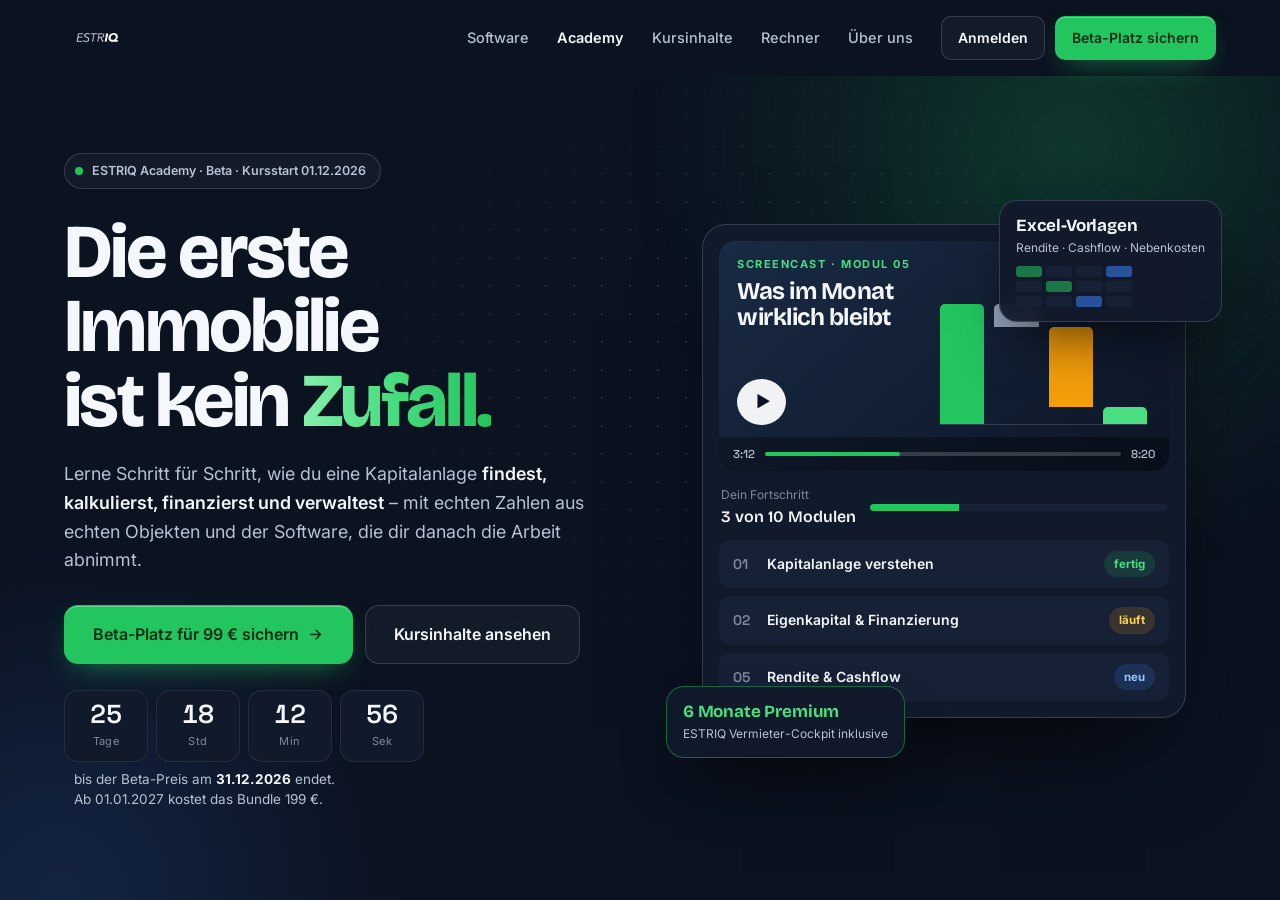
==== academy/index.html @ e074c31e "Academy: neue Seite /academy und Teaser auf der Landing - academy/index.html: Verkaufsseite mit Coun" ====
<!doctype html>
<html lang="de">
<head>
<meta charset="utf-8" />
<meta name="viewport" content="width=device-width,initial-scale=1,viewport-fit=cover" />
<title>ESTRIQ Academy – Der Weg zur ersten Immobilie</title>
<meta name="description" content="Lerne Schritt für Schritt, wie du deine erste Immobilie als Kapitalanlage findest, kalkulierst, finanzierst und verwaltest – Kurs, Vorlagen und 6 Monate ESTRIQ Premium. Beta-Preis 99 € bis 31.12.2026." />
<meta property="og:title" content="ESTRIQ Academy – Die erste Immobilie ist kein Zufall." />
<meta property="og:description" content="Kurs, Vorlagen und Software in einem Paket. Beta-Preis 99 € bis 31.12.2026, danach 199 €." />
<meta property="og:type" content="website" />
<meta property="og:image" content="https://estriq.com/academy/og.png" />
<meta name="robots" content="index,follow" />
<meta name="theme-color" content="#0B1220" />
<link rel="canonical" href="https://estriq.com/academy/" />
<link rel="icon" type="image/png" sizes="192x192" href="../icon-192.png" />
<link rel="apple-touch-icon" href="../icon-192.png" />
<link rel="preconnect" href="https://fonts.googleapis.com">
<link rel="preconnect" href="https://fonts.gstatic.com" crossorigin>
<link href="https://fonts.googleapis.com/css2?family=Bricolage+Grotesque:opsz,wght@12..96,500..800&family=Space+Grotesk:wght@400;500;600;700&family=Inter:wght@400;500;600;700&display=swap" rel="stylesheet">
<style>
/* =====================================================================
   ESTRIQ Landing (in index.html integriert) · Corporate Design (dunkel)
   Tinte #0B1220 · Fläche #111A2B · Grün #22C55E · Blau #3B82F6 · Amber #F59E0B
   Display: Bricolage Grotesque · Text: Inter · Zahlen im Produkt: Space Grotesk
   ===================================================================== */
:root{
  --ink-0:#070B14;--ink-1:#0B1220;--ink-2:#111A2B;--ink-3:#172136;
  --line:rgba(148,163,184,.14);--line-2:rgba(148,163,184,.26);
  --tx-0:#F4F7FB;--tx-1:#B7C2D2;--tx-2:#7C8A9E;
  --green:#22C55E;--green-2:#4ADE80;--green-3:#15803D;--green-ink:#052E16;
  --blue:#3B82F6;--blue-2:#93C5FD;--amber:#F59E0B;--amber-2:#FCD34D;--rose:#F43F5E;
  --font-d:"Bricolage Grotesque",system-ui,-apple-system,sans-serif;
  --font-b:"Inter",system-ui,-apple-system,sans-serif;
  --font-n:"Space Grotesk",system-ui,sans-serif;
  --lr:18px;--lr-lg:24px;--wrap:1180px;--pad:clamp(20px,5vw,64px);--navh:76px;
  --ease:cubic-bezier(.2,.8,.2,1);
}













#landing{position:fixed;inset:0;z-index:55;overflow-y:auto;overflow-x:hidden;background:var(--ink-1);color:var(--tx-0);
  font-family:var(--font-b);font-size:16px;line-height:1.6;-webkit-font-smoothing:antialiased;-moz-osx-font-smoothing:grayscale;
  -webkit-overflow-scrolling:touch;touch-action:pan-y;overscroll-behavior:contain;scroll-behavior:smooth}
#landing.hide{display:none}
#landing.modal-open{overflow:hidden}
/* Element-Grundregeln mit niedriger Spezifität (:where), damit Klassen sie überschreiben können */
:where(#landing) h1,:where(#landing) h2,:where(#landing) h3,:where(.lmodal) h2,:where(.lmodal) h3{margin:0;font-family:var(--font-d);font-weight:700;letter-spacing:-.03em;line-height:1.05}
:where(#landing) p,:where(.lmodal) p{margin:0}
:where(#landing) img{max-width:100%;display:block}
:where(#landing) a{color:inherit}
:where(#landing) button,:where(.lmodal) button{font-family:inherit}
:where(#landing) svg,:where(.lmodal) svg{display:block}
:where(#landing) ::selection,:where(.lmodal) ::selection{background:var(--green);color:var(--green-ink)}
:where(#landing) :focus-visible,:where(.lmodal) :focus-visible{outline:2px solid var(--green-2);outline-offset:3px;border-radius:6px}

.lwrap{max-width:var(--wrap);margin:0 auto;padding:0 var(--pad)}
.sec{padding:clamp(72px,9vw,128px) 0;position:relative;scroll-margin-top:var(--navh)}
.sec-h{margin-bottom:clamp(36px,5vw,64px)}
.sec-h.center{text-align:center}
.sec-h.center .h2,.sec-h.center .lead{margin-left:auto;margin-right:auto}
.leb{display:inline-flex;align-items:center;gap:10px;font-size:12px;font-weight:600;letter-spacing:.16em;
  text-transform:uppercase;color:var(--green-2);margin-bottom:18px}
.leb:before{content:"";width:18px;height:1px;background:currentColor;opacity:.7}
.sec-h.center .leb:before{display:none}
.h2{font-size:clamp(30px,4.2vw,50px);max-width:16em;line-height:1.04}
.lead{font-size:clamp(16px,1.35vw,18.5px);color:var(--tx-1);max-width:36em;margin-top:16px;line-height:1.6}

/* Knöpfe */
.btn{display:inline-flex;align-items:center;justify-content:center;gap:8px;cursor:pointer;border:1px solid transparent;
  border-radius:12px;padding:13px 22px;font-size:15px;font-weight:600;text-decoration:none;white-space:nowrap;
  transition:transform .18s var(--ease),box-shadow .18s,background .18s,border-color .18s,color .18s}
.btn-p{background:var(--green);color:var(--green-ink);
  box-shadow:0 10px 30px -12px rgba(34,197,94,.7),inset 0 1px 0 rgba(255,255,255,.28)}
.btn-p:hover{background:var(--green-2);transform:translateY(-1px);box-shadow:0 16px 36px -12px rgba(34,197,94,.85),inset 0 1px 0 rgba(255,255,255,.3)}
.btn-g{background:rgba(255,255,255,.04);border-color:var(--line-2);color:var(--tx-0)}
.btn-g:hover{background:rgba(255,255,255,.08);border-color:rgba(148,163,184,.45)}
.btn-lg{padding:16px 28px;font-size:16px;border-radius:14px}
.btn-sm{padding:10px 16px;font-size:14px;border-radius:10px}
.btn-block{width:100%;white-space:normal}
.btn svg{width:17px;height:17px}
.btn .arr{transition:transform .18s var(--ease)}
.btn:hover .arr{transform:translateX(3px)}
.btn:disabled{opacity:.7;cursor:default;transform:none}

/* Navigation */
.nav{position:sticky;top:0;z-index:50;transition:background .25s,border-color .25s}
.nav.on{background:rgba(11,18,32,.8);backdrop-filter:blur(18px);-webkit-backdrop-filter:blur(18px);border-bottom:1px solid var(--line)}
.nav-in{max-width:var(--wrap);margin:0 auto;padding:0 var(--pad);height:var(--navh);display:flex;align-items:center;gap:28px}
.logo{display:flex;align-items:center;gap:10px;text-decoration:none;flex:0 0 auto}
.logo img{height:46px;width:auto}
.logo-tx{font-family:var(--font-d);font-weight:800;font-size:26px;letter-spacing:-.03em;display:none;color:var(--tx-0)}
.logo.noimg img{display:none}
.logo.noimg .logo-tx{display:block}
.nav-links{display:flex;gap:28px;margin-left:auto}
.nav-links a{font-size:14.5px;font-weight:500;color:var(--tx-1);text-decoration:none;transition:color .15s}
.nav-links a:hover{color:var(--tx-0)}
.nav-cta{display:flex;align-items:center;gap:10px;margin-left:auto}
.nav-links+.nav-cta{margin-left:0}

/* Held */
.hero{position:relative;overflow:hidden;padding:clamp(36px,6vw,80px) 0 clamp(56px,8vw,104px)}
.hero-bg{position:absolute;inset:0;pointer-events:none}
.hero-bg .glow{position:absolute;width:900px;height:900px;right:-240px;top:-380px;border-radius:50%;
  background:radial-gradient(circle,rgba(34,197,94,.22),rgba(34,197,94,.06) 40%,transparent 68%);filter:blur(24px)}
.hero-bg .glow2{position:absolute;width:760px;height:760px;left:-320px;bottom:-360px;border-radius:50%;
  background:radial-gradient(circle,rgba(59,130,246,.16),transparent 65%)}
.hero-bg .dots{position:absolute;inset:0;
  background-image:radial-gradient(rgba(148,163,184,.2) 1px,transparent 1px);background-size:28px 28px;
  -webkit-mask-image:radial-gradient(ellipse 70% 60% at 62% 32%,#000 15%,transparent 72%);
  mask-image:radial-gradient(ellipse 70% 60% at 62% 32%,#000 15%,transparent 72%)}
.hero-in{max-width:var(--wrap);margin:0 auto;padding:0 var(--pad);position:relative;display:grid;
  grid-template-columns:minmax(0,1fr) minmax(0,1fr);gap:clamp(36px,5vw,72px);align-items:center}
.lbadge{display:inline-flex;align-items:center;gap:9px;font-size:12.5px;font-weight:600;color:var(--tx-1);
  background:rgba(255,255,255,.04);border:1px solid var(--line-2);border-radius:99px;padding:7px 14px 7px 10px;margin-bottom:26px}
.lbadge i{width:8px;height:8px;border-radius:50%;background:var(--green);animation:lpPuls 2.2s infinite}
@keyframes lpPuls{0%{box-shadow:0 0 0 0 rgba(34,197,94,.55)}70%{box-shadow:0 0 0 9px rgba(34,197,94,0)}100%{box-shadow:0 0 0 0 rgba(34,197,94,0)}}
.h1{font-size:clamp(40px,6vw,76px);font-weight:750;line-height:.98;letter-spacing:-.035em;max-width:11em}
.h1 em{font-style:normal;background:linear-gradient(90deg,#86EFAC,#4ADE80 45%,#22C55E);
  -webkit-background-clip:text;background-clip:text;color:transparent}
.hero-lead{margin-top:22px;font-size:clamp(16.5px,1.4vw,19px);line-height:1.6;color:var(--tx-1);max-width:31em}
.hero-lead b{color:var(--tx-0);font-weight:600}

/* Warteliste-Formular (Held + Abschluss) */
.wl{display:flex;gap:10px;margin-top:32px;max-width:540px;flex-wrap:wrap}
.wl .fld{flex:1 1 240px;min-width:0;position:relative}
.wl input{width:100%;height:54px;border-radius:14px;border:1px solid var(--line-2);background:rgba(255,255,255,.045);
  color:var(--tx-0);font:inherit;font-size:15.5px;padding:0 16px 0 44px;outline:none;transition:border-color .15s,box-shadow .15s}
.wl input::placeholder{color:var(--tx-2)}
.wl input:focus{border-color:var(--green);box-shadow:0 0 0 4px rgba(34,197,94,.16)}
.wl .fld svg{position:absolute;left:15px;top:50%;transform:translateY(-50%);width:18px;height:18px;color:var(--tx-2);pointer-events:none}
.wl .btn{height:54px;flex:0 0 auto}
.wl-msg{flex-basis:100%;font-size:14px;min-height:20px;color:var(--tx-2);margin-top:-2px}
.wl-msg.ok{color:var(--green-2)}
.wl-msg.bad{color:#FDA4AF}
.cta-note{margin-top:10px;display:flex;flex-wrap:wrap;gap:6px 18px;font-size:13px;color:var(--tx-2)}
.cta-note span{display:inline-flex;align-items:center;gap:6px}
.cta-note svg{width:14px;height:14px;color:var(--green-2)}

/* Einblendung beim Laden */
.up{opacity:0;transform:translateY(18px);animation:lpUp .8s var(--ease) forwards}
.up.d1{animation-delay:.08s}.up.d2{animation-delay:.18s}.up.d3{animation-delay:.28s}.up.d4{animation-delay:.38s}.up.d5{animation-delay:.5s}
@keyframes lpUp{to{opacity:1;transform:none}}

/* Das Cockpit – Signatur-Element im Held */
.stage{position:relative;perspective:1600px;perspective-origin:40% 50%}
.cockpit{position:relative;background:linear-gradient(180deg,#121B2D,#0D1526);border:1px solid rgba(148,163,184,.22);
  border-radius:20px;overflow:hidden;transform:rotateY(-10deg) rotateX(4deg);transform-style:preserve-3d;
  will-change:transform;transition:transform .08s linear;
  box-shadow:0 60px 120px -40px rgba(0,0,0,.75),0 30px 70px -30px rgba(34,197,94,.28),inset 0 1px 0 rgba(255,255,255,.06)}
.ck-top{display:flex;align-items:center;gap:7px;padding:11px 14px;border-bottom:1px solid var(--line);background:rgba(255,255,255,.02)}
.ck-top i{width:9px;height:9px;border-radius:50%;background:rgba(148,163,184,.28)}
.ck-url{margin-left:8px;font-size:11.5px;color:var(--tx-2);background:rgba(255,255,255,.04);border:1px solid var(--line);
  border-radius:7px;padding:4px 10px;flex:1;max-width:190px;text-align:center}
.ck-pill{margin-left:auto;font-size:11px;font-weight:600;color:var(--green-2);background:rgba(34,197,94,.12);
  border:1px solid rgba(34,197,94,.3);border-radius:99px;padding:4px 10px;white-space:nowrap}
.ck-body{display:grid;grid-template-columns:52px 1fr}
.ck-rail{border-right:1px solid var(--line);padding:14px 0;display:flex;flex-direction:column;align-items:center;gap:8px}
.ck-rail i{width:30px;height:30px;border-radius:9px;display:grid;place-items:center;color:var(--tx-2)}
.ck-rail i.on{background:rgba(34,197,94,.14);color:var(--green-2)}
.ck-rail svg{width:15px;height:15px}
.ck-main{padding:18px 18px 16px;min-width:0}
.ck-head{display:flex;align-items:flex-end;justify-content:space-between;gap:10px;margin-bottom:14px}
.ck-eb{display:block;font-size:10px;font-weight:700;letter-spacing:.14em;text-transform:uppercase;color:var(--green-2);margin-bottom:4px}
.ck-head b{font-family:var(--font-n);font-size:19px;font-weight:600;display:block;line-height:1.1}
.ck-head small{font-size:11.5px;color:var(--tx-2)}
.ck-grid{display:grid;grid-template-columns:1.25fr 1fr 1fr;grid-template-rows:auto auto;gap:9px}
.ck-tile{background:rgba(255,255,255,.035);border:1px solid var(--line);border-radius:13px;padding:12px 13px;min-width:0}
.ck-tile.big{grid-row:span 2;display:flex;flex-direction:column;
  background:linear-gradient(160deg,rgba(34,197,94,.18),rgba(255,255,255,.03) 70%);border-color:rgba(34,197,94,.3)}
.ck-lab{font-size:10.5px;color:var(--tx-2);font-weight:500;display:block}
.ck-num{display:block;font-family:var(--font-n);font-weight:600;font-size:17px;letter-spacing:-.02em;margin-top:4px;
  line-height:1.1;font-variant-numeric:tabular-nums;white-space:nowrap}
.ck-tile.big .ck-num{font-size:30px;margin-top:8px}
.ck-tile small{display:block;font-size:10.5px;color:var(--tx-2);margin-top:4px}
.ck-num.amber{color:var(--amber)}
.ck-num.green{color:var(--green-2)}
.spark{margin-top:auto;padding-top:10px;width:100%;height:46px}
.spark path.l{fill:none;stroke:var(--green-2);stroke-width:2;stroke-linecap:round;stroke-linejoin:round}
.spark path.a{fill:url(#sg);stroke:none}
.ck-list{margin-top:10px;display:flex;flex-direction:column;gap:6px}
.ck-row{display:grid;grid-template-columns:20px 1fr auto;align-items:center;gap:9px;font-size:11.5px;
  background:rgba(255,255,255,.03);border:1px solid var(--line);border-radius:10px;padding:8px 10px}
.ck-row .ic{width:20px;height:20px;border-radius:6px;display:grid;place-items:center;background:rgba(59,130,246,.16);color:var(--blue-2)}
.ck-row .ic.fe{background:rgba(245,158,11,.16);color:var(--amber-2)}
.ck-row .ic svg{width:11px;height:11px}
.ck-row .nm{font-weight:500;min-width:0;overflow:hidden;text-overflow:ellipsis;white-space:nowrap}
.ck-row .nm small{display:block;font-size:10px;color:var(--tx-2);font-weight:400}
.ck-row b{font-family:var(--font-n);font-size:12px;color:var(--green-2);white-space:nowrap}

.ktoast{position:absolute;z-index:3;display:flex;align-items:center;gap:10px;background:rgba(17,26,43,.94);
  backdrop-filter:blur(12px);-webkit-backdrop-filter:blur(12px);border:1px solid var(--line-2);border-radius:14px;
  padding:9px 14px 9px 9px;font-size:12.5px;font-weight:500;box-shadow:0 20px 40px -16px rgba(0,0,0,.65);
  opacity:0;transform:translateY(12px);animation:lpToastIn .7s var(--ease) forwards;white-space:nowrap}
.ktoast .tk{width:28px;height:28px;border-radius:9px;display:grid;place-items:center;background:rgba(34,197,94,.18);color:var(--green-2);flex:0 0 auto}
.ktoast .tk.bl{background:rgba(59,130,246,.18);color:var(--blue-2)}
.ktoast .tk svg{width:14px;height:14px}
.ktoast small{display:block;font-size:10.5px;color:var(--tx-2);font-weight:400;line-height:1.3}
.ktoast.t1{left:34px;bottom:-44px;animation-delay:1.2s}
.ktoast.t2{right:-24px;top:54px;animation-delay:1.9s}
@keyframes lpToastIn{to{opacity:1;transform:translateY(0)}}

/* Vertrauensstreifen */
.trust{border-top:1px solid var(--line);border-bottom:1px solid var(--line);background:rgba(255,255,255,.015)}
.trust-in{max-width:var(--wrap);margin:0 auto;padding:0 var(--pad);display:grid;grid-template-columns:repeat(4,1fr)}
.trust-it{display:flex;align-items:center;gap:13px;padding:22px 20px;border-left:1px solid var(--line);font-size:13px;color:var(--tx-1);line-height:1.4}
.trust-it:first-child{border-left:none;padding-left:0}
.trust-it b{display:block;color:var(--tx-0);font-weight:600;font-size:14px;margin-bottom:1px}
.trust-it .ti{flex:0 0 auto;width:38px;height:38px;border-radius:11px;display:grid;place-items:center;background:rgba(34,197,94,.1);color:var(--green-2)}
.trust-it svg{width:18px;height:18px}

/* Drei Fragen */
.fragen{display:grid;grid-template-columns:repeat(3,1fr);gap:16px}
.frage{background:var(--ink-2);border:1px solid var(--line);border-radius:var(--lr);padding:28px 26px 26px;display:flex;flex-direction:column;gap:18px;
  transition:border-color .2s,transform .2s var(--ease)}
.frage:hover{border-color:rgba(148,163,184,.32);transform:translateY(-2px)}
.frage .fq{font-family:var(--font-d);font-size:clamp(19px,1.7vw,23px);font-weight:600;letter-spacing:-.02em;line-height:1.28}
.frage .fa{margin-top:auto;display:flex;gap:11px;align-items:flex-start;padding-top:18px;border-top:1px solid var(--line);font-size:13.5px;color:var(--tx-1);line-height:1.55}
.frage .fa i{flex:0 0 auto;width:22px;height:22px;border-radius:50%;display:grid;place-items:center;background:rgba(34,197,94,.15);color:var(--green-2);margin-top:1px}
.frage .fa svg{width:11px;height:11px}
.frage .fa b{color:var(--tx-0);font-weight:600}
.fragen-note{margin-top:30px;font-size:clamp(16px,1.4vw,18px);color:var(--tx-1);text-align:center}
.fragen-note b{color:var(--tx-0);font-weight:600}

/* Ein Monat mit ESTRIQ – Zeitstrahl */
.ltl{position:relative;display:flex;flex-direction:column;gap:clamp(56px,7vw,100px)}
.ltl-rail{position:absolute;left:27px;top:28px;bottom:28px;width:2px;background:var(--line);border-radius:2px;overflow:hidden}
.ltl-rail i{display:block;width:100%;height:0;background:linear-gradient(180deg,var(--green-2),var(--green));border-radius:2px}
.st{display:grid;grid-template-columns:56px minmax(0,1fr) minmax(0,1.12fr);min-width:0;gap:0 clamp(24px,3.5vw,52px);align-items:center;position:relative}
.st-date{position:relative;z-index:2;width:56px;height:56px;border-radius:16px;display:flex;flex-direction:column;align-items:center;justify-content:center;
  background:var(--ink-2);border:1px solid var(--line-2);font-family:var(--font-n);font-weight:700;font-size:19px;line-height:1;
  box-shadow:0 0 0 8px var(--ink-1);transition:border-color .4s,color .4s,box-shadow .4s}
.st-date small{font-family:var(--font-b);font-size:9px;letter-spacing:.14em;text-transform:uppercase;color:var(--tx-2);font-weight:600;margin-top:3px}
.st.on .st-date{border-color:var(--green);color:var(--green-2);box-shadow:0 0 0 8px var(--ink-1),0 0 28px rgba(34,197,94,.35)}
.st-tx h3{font-size:clamp(22px,2.2vw,30px);letter-spacing:-.025em;line-height:1.12}
.st-tx p{margin-top:12px;font-size:15.5px;line-height:1.65;color:var(--tx-1);max-width:30em}
.st-kpi{margin-top:18px;display:inline-flex;align-items:center;gap:8px;font-size:12.5px;font-weight:600;color:var(--green-2);
  background:rgba(34,197,94,.1);border:1px solid rgba(34,197,94,.26);border-radius:99px;padding:6px 12px}
.st-kpi svg{width:13px;height:13px}
.st-vis{perspective:1400px;min-width:0}
.st-tx{min-width:0}
.pcard{background:linear-gradient(180deg,#131C2E,#0E1626);border:1px solid rgba(148,163,184,.2);border-radius:18px;padding:20px;
  box-shadow:0 40px 80px -30px rgba(0,0,0,.7),inset 0 1px 0 rgba(255,255,255,.05);
  opacity:0;transform:rotateY(-9deg) rotateX(3deg) translateY(24px);transition:transform .9s var(--ease),opacity .9s var(--ease)}
.st.on .pcard{opacity:1;transform:none}

/* Mini-UI-Bausteine (in allen Produktkarten) */
.ui-h{display:flex;justify-content:space-between;align-items:flex-start;gap:8px 10px;margin-bottom:14px;flex-wrap:wrap}
.ui-h span{display:block;font-size:10px;font-weight:700;letter-spacing:.14em;text-transform:uppercase;color:var(--green-2);margin-bottom:4px}
.ui-h b{font-family:var(--font-n);font-size:17px;font-weight:600;display:block;line-height:1.15}
.pill{font-size:10.5px;font-weight:600;color:var(--tx-1);background:rgba(255,255,255,.05);border:1px solid var(--line);border-radius:99px;padding:4px 9px;white-space:nowrap}
.pill.gr{color:var(--green-2);background:rgba(34,197,94,.1);border-color:rgba(34,197,94,.26)}
.pill.am{color:var(--amber-2);background:rgba(245,158,11,.1);border-color:rgba(245,158,11,.3)}
.ui-list{display:flex;flex-direction:column;gap:7px}
.ui-row{display:flex;align-items:center;gap:10px;background:rgba(255,255,255,.035);border:1px solid var(--line);border-radius:11px;padding:10px 12px;font-size:12.5px;transition:border-color .3s,background .3s}
.ui-row .nm{flex:1;min-width:0;font-weight:500;overflow:hidden;text-overflow:ellipsis;white-space:nowrap}
.ui-row .nm small{display:block;font-size:10.5px;color:var(--tx-2);font-weight:400;margin-top:1px}
.ui-row b{font-family:var(--font-n);font-size:13px;font-variant-numeric:tabular-nums;white-space:nowrap}
.chk{flex:0 0 auto;width:22px;height:22px;border-radius:50%;border:1.5px solid rgba(148,163,184,.35);display:grid;place-items:center;color:transparent;
  transition:background .35s,border-color .35s,color .35s,transform .35s var(--ease)}
.chk svg{width:11px;height:11px}
.ui-row.done .chk{background:var(--green);border-color:var(--green);color:var(--green-ink);transform:scale(1.08)}
.ui-row.done{border-color:rgba(34,197,94,.3)}
.ui-row.offen{border-color:rgba(245,158,11,.38);background:rgba(245,158,11,.08)}
.ui-row.offen .stt{flex:0 0 auto;font-size:10px;font-weight:700;color:var(--amber-2);letter-spacing:.08em;text-transform:uppercase}
.ui-foot{margin-top:12px;display:flex;justify-content:space-between;align-items:center;font-size:11.5px;color:var(--tx-2)}
.ui-foot b{color:var(--tx-0);font-family:var(--font-n);font-weight:600}
.ui-bar{flex:1;height:5px;border-radius:99px;background:rgba(148,163,184,.16);overflow:hidden}
.ui-bar i{display:block;height:100%;width:0;border-radius:99px;background:linear-gradient(90deg,var(--green-3),var(--green-2));transition:width 1.1s var(--ease) .2s}
.on .ui-bar i,.in .ui-bar i{width:var(--w)}
.ui-big{font-family:var(--font-n);font-size:40px;font-weight:600;letter-spacing:-.03em;line-height:1;color:var(--green-2);font-variant-numeric:tabular-nums}
.ui-big small{font-family:var(--font-b);font-size:12px;color:var(--tx-2);font-weight:500;letter-spacing:0;display:block;margin-top:6px}
.ui-kv{display:grid;grid-template-columns:1fr 1fr;gap:9px}
.ui-kv div{background:rgba(255,255,255,.04);border:1px solid var(--line);border-radius:12px;padding:12px 13px;min-width:0}
.ui-kv b{display:block;font-family:var(--font-n);font-size:19px;font-weight:600;letter-spacing:-.02em;white-space:nowrap;font-variant-numeric:tabular-nums}
.ui-kv small{display:block;font-size:10.5px;color:var(--tx-2);margin-top:3px}
.ui-kv .gr{color:var(--green-2)}
.ui-kv .bl{color:var(--blue-2)}

/* Wasserfall (Cashflow) */
.wf{display:flex;align-items:flex-end;gap:12px;height:176px;padding-top:6px}
.wf>div{flex:1;display:flex;flex-direction:column;justify-content:flex-end;align-items:center;height:100%;min-width:0}
.wf .bar{width:100%;height:0;border-radius:8px 8px 3px 3px;transition:height 1s var(--ease)}
.wf>div:nth-child(2) .bar{transition-delay:.15s}.wf>div:nth-child(3) .bar{transition-delay:.3s}.wf>div:nth-child(4) .bar{transition-delay:.45s}
.on .wf .bar{height:var(--h)}
.wf .plus{background:linear-gradient(180deg,var(--green-2),var(--green-3))}
.wf .minus{background:linear-gradient(180deg,rgba(244,63,94,.85),rgba(244,63,94,.3))}
.wf .minus2{background:linear-gradient(180deg,rgba(148,163,184,.65),rgba(148,163,184,.22))}
.wf .rest{background:linear-gradient(180deg,#86EFAC,var(--green));box-shadow:0 0 24px rgba(34,197,94,.35)}
.wf .lb{font-size:10.5px;color:var(--tx-2);margin-top:8px;white-space:nowrap}
.wf .vl{font-family:var(--font-n);font-size:12.5px;font-weight:600;margin-top:3px;white-space:nowrap;font-variant-numeric:tabular-nums}
.wf .vl.neg{color:#FDA4AF}.wf .vl.pos{color:var(--green-2)}

/* Handy-Rahmen */
.phone{width:min(260px,100%);margin:0 auto;background:#0B1220;border:1px solid rgba(148,163,184,.3);border-radius:36px;padding:12px;
  box-shadow:0 40px 80px -30px rgba(0,0,0,.75),inset 0 0 0 1px rgba(255,255,255,.04)}
.phone .notch{width:84px;height:24px;border-radius:99px;background:#000;margin:0 auto 10px}
.phone .scr{background:linear-gradient(180deg,#121B2D,#0D1526);border-radius:24px;padding:14px 12px 16px;min-height:390px}
.phone .ui-row{padding:9px 10px}
.phone .ui-big{font-size:30px}
.ob{display:flex;flex-direction:column;gap:6px;background:rgba(255,255,255,.035);border:1px solid var(--line);border-radius:11px;padding:10px 11px;font-size:12px}
.ob .t{display:flex;justify-content:space-between;align-items:center;gap:8px}
.ob .t span{font-weight:500;overflow:hidden;text-overflow:ellipsis;white-space:nowrap}
.ob .t b{font-family:var(--font-n);color:var(--green-2);font-size:12.5px;white-space:nowrap}
.ob .u{display:flex;align-items:center;gap:8px;font-size:10.5px;color:var(--tx-2)}
.ob .u .ui-bar{height:4px}

/* Bento-Raster */
.bento{display:grid;grid-template-columns:repeat(12,1fr);gap:16px}
.bc{background:var(--ink-2);border:1px solid var(--line);border-radius:var(--lr-lg);padding:26px;position:relative;overflow:hidden;
  display:flex;flex-direction:column;gap:18px;transition:border-color .2s,transform .2s var(--ease)}
.bc:hover{border-color:rgba(148,163,184,.32);transform:translateY(-2px)}
.bc-7{grid-column:span 7}.bc-5{grid-column:span 5}.bc-4{grid-column:span 4}.bc-12{grid-column:span 12}
.bc h3{font-size:clamp(19px,1.6vw,22px);letter-spacing:-.02em;line-height:1.2}
.bc p{font-size:14px;color:var(--tx-1);line-height:1.6;margin-top:8px}
.bc .vis{margin-top:auto}
.bc-12{flex-direction:row;align-items:center;gap:clamp(24px,4vw,56px)}
.bc-12>div{flex:1;min-width:0}
.bc-12 .vis{margin-top:0;flex:0 0 min(420px,46%)}
.jahr{display:flex;align-items:flex-end;gap:5px;height:118px}
.jahr i{flex:1;background:linear-gradient(180deg,var(--green-2),var(--green-3));border-radius:4px 4px 2px 2px;height:0;transition:height .9s var(--ease);opacity:.9}
.jahr i.lo{background:linear-gradient(180deg,rgba(148,163,184,.55),rgba(148,163,184,.2))}
.in .jahr i{height:var(--h)}
.jahr-m{display:flex;gap:5px;margin-top:6px}
.jahr-m span{flex:1;text-align:center;font-size:9px;color:var(--tx-2)}
.formel{background:rgba(255,255,255,.04);border:1px solid var(--line);border-radius:12px;padding:12px 14px;font-family:var(--font-n);font-size:13px;color:var(--green-2)}
.merke{margin-top:10px;border-left:3px solid var(--green);padding:10px 13px;background:rgba(34,197,94,.08);border-radius:0 10px 10px 0;font-size:12.5px;line-height:1.55;color:var(--tx-1)}
.arten{display:flex;flex-direction:column;gap:7px}
.art{display:flex;align-items:center;gap:11px;background:rgba(255,255,255,.035);border:1px solid var(--line);border-radius:11px;padding:10px 12px;font-size:12.5px}
.art .ic{flex:0 0 auto;width:28px;height:28px;border-radius:8px;display:grid;place-items:center}
.art .ic svg{width:14px;height:14px}
.art .ic.a{background:rgba(59,130,246,.16);color:var(--blue-2)}
.art .ic.b{background:rgba(245,158,11,.16);color:var(--amber-2)}
.art .ic.c{background:rgba(34,197,94,.16);color:var(--green-2)}
.art .nm{flex:1;font-weight:500}
.art .nm small{display:block;font-size:10.5px;color:var(--tx-2);font-weight:400}
.chips{display:flex;flex-wrap:wrap;gap:7px}
.chips span{font-size:12px;background:rgba(34,197,94,.1);border:1px solid rgba(34,197,94,.22);color:#C8E8D6;border-radius:9px;padding:6px 11px}
.chips span.mehr{background:transparent;border-color:var(--line-2);color:var(--tx-2)}
.tipp{background:linear-gradient(160deg,rgba(245,158,11,.14),rgba(255,255,255,.03) 70%);border:1px solid rgba(245,158,11,.3);border-radius:16px;padding:18px}
.tipp .th{display:flex;align-items:center;gap:9px;font-size:10.5px;font-weight:700;letter-spacing:.12em;text-transform:uppercase;color:var(--amber-2)}
.tipp .th svg{width:14px;height:14px}
.tipp b{display:block;font-family:var(--font-n);font-size:16px;font-weight:600;margin-top:10px;line-height:1.3}
.tipp p{font-size:13px;color:var(--tx-1);margin-top:8px;line-height:1.55}
.tipp .tb{margin-top:14px;display:inline-flex;align-items:center;gap:6px;font-size:12.5px;font-weight:600;color:var(--tx-0);
  background:rgba(255,255,255,.06);border:1px solid var(--line-2);border-radius:9px;padding:8px 12px}
.tipp .tb svg{width:13px;height:13px}

/* Schritte */
.steps{display:grid;grid-template-columns:repeat(3,1fr);gap:16px}
.step{background:var(--ink-2);border:1px solid var(--line);border-radius:var(--lr);padding:28px 26px;position:relative}
.step-n{font-family:var(--font-n);font-size:12.5px;font-weight:700;color:var(--green-2);letter-spacing:.12em;text-transform:uppercase;
  margin-bottom:18px;display:flex;align-items:center;gap:12px}
.step-n:after{content:"";flex:1;height:1px;background:var(--line)}
.step h3{font-size:21px;letter-spacing:-.02em;line-height:1.2}
.step p{margin-top:10px;font-size:14.5px;color:var(--tx-1);line-height:1.6}
.step .t{margin-top:18px;font-size:12.5px;color:var(--tx-2);display:flex;gap:7px;align-items:center}
.step .t svg{width:14px;height:14px;color:var(--green-2)}

/* Gründer */
.gruender{display:grid;grid-template-columns:minmax(0,.86fr) minmax(0,1.14fr);gap:clamp(32px,5vw,80px);align-items:center}
.gr-card{position:relative;background:var(--ink-2);border:1px solid var(--line);border-radius:var(--lr-lg);padding:22px;overflow:hidden}
.gr-card:before{content:"";position:absolute;inset:0;pointer-events:none;background:radial-gradient(60% 50% at 30% 0%,rgba(34,197,94,.16),transparent 70%)}
.gr-photo{position:relative;aspect-ratio:4/5;border-radius:18px;overflow:hidden;border:1px solid var(--line);
  background:linear-gradient(160deg,#1A2540,#0B1220);display:grid;place-items:center}
.gr-photo img{width:100%;height:100%;object-fit:cover;position:absolute;inset:0}
.gr-photo .mono{font-family:var(--font-d);font-size:clamp(80px,9vw,120px);font-weight:800;letter-spacing:-.06em;color:rgba(148,163,184,.22);line-height:1}
.gr-photo .tag{position:absolute;left:14px;bottom:14px;font-size:11px;font-weight:600;color:var(--tx-1);background:rgba(11,18,32,.75);
  backdrop-filter:blur(8px);border:1px solid var(--line-2);border-radius:99px;padding:6px 11px}
.gr-photo.hasimg .mono{display:none}
.gr-name{position:relative;margin-top:18px;font-family:var(--font-d);font-size:23px;font-weight:700;letter-spacing:-.02em}
.gr-role{position:relative;font-size:13.5px;color:var(--tx-1);margin-top:3px;line-height:1.5}
.gr-facts{position:relative;margin-top:16px;display:grid;grid-template-columns:repeat(3,1fr);gap:8px}
.gr-fact{background:rgba(255,255,255,.035);border:1px solid var(--line);border-radius:12px;padding:10px 12px;min-width:0}
.gr-fact b{display:block;font-family:var(--font-n);font-size:17px;font-weight:600;white-space:nowrap}
.gr-fact small{font-size:11px;color:var(--tx-2);display:block;margin-top:2px}
.gr-tx blockquote{margin:0;font-family:var(--font-d);font-size:clamp(19px,1.9vw,25px);font-weight:500;line-height:1.42;letter-spacing:-.015em;color:var(--tx-0)}
.gr-tx blockquote em{font-style:normal;color:var(--green-2)}
.gr-sig{margin-top:18px;font-size:14px;color:var(--tx-2);display:flex;align-items:center;gap:12px}
.gr-sig:before{content:"";width:28px;height:1px;background:var(--green-2)}
.gr-pr{margin-top:32px;display:grid;gap:12px}
.gr-p{display:flex;gap:14px;align-items:flex-start;padding:16px 18px;background:rgba(255,255,255,.03);border:1px solid var(--line);border-radius:14px}
.gr-p .ic{flex:0 0 auto;width:36px;height:36px;border-radius:11px;display:grid;place-items:center;background:rgba(34,197,94,.12);color:var(--green-2)}
.gr-p .ic svg{width:17px;height:17px}
.gr-p b{display:block;font-size:15px;font-weight:600;margin-bottom:2px}
.gr-p span{font-size:13.5px;color:var(--tx-1);line-height:1.55}

/* Preise */
.plans{display:grid;grid-template-columns:repeat(2,1fr);gap:16px;align-items:stretch;max-width:820px;margin:8px auto 0}
.plans .plan ul{flex:1 0 auto;align-content:start}
.plan{position:relative;background:var(--ink-2);border:1px solid var(--line);border-radius:var(--lr-lg);padding:32px 28px 28px;display:flex;flex-direction:column}
.plan.top{border-color:rgba(34,197,94,.45);background:linear-gradient(180deg,rgba(34,197,94,.1),var(--ink-2) 42%);box-shadow:0 30px 70px -30px rgba(34,197,94,.4)}
.plan.life{border-color:rgba(245,158,11,.45);background:linear-gradient(180deg,rgba(245,158,11,.1),var(--ink-2) 42%)}
.plan-flag{position:absolute;top:-13px;left:26px;font-size:11px;font-weight:700;letter-spacing:.08em;text-transform:uppercase;border-radius:99px;padding:5px 12px;background:var(--green);color:var(--green-ink)}
.plan.life .plan-flag{background:var(--amber);color:#3B1F00}
.plan-n{font-size:14px;font-weight:600;color:var(--tx-1);letter-spacing:.02em}
.plan-p{margin-top:10px;font-family:var(--font-d);font-size:46px;font-weight:700;letter-spacing:-.03em;line-height:1;display:flex;align-items:baseline;gap:7px;font-variant-numeric:tabular-nums}
.plan-p span{font-family:var(--font-b);font-size:14px;font-weight:500;color:var(--tx-2);letter-spacing:0}
.plan-d{margin-top:12px;font-size:14px;color:var(--tx-1);line-height:1.55;min-height:44px}
.plan ul{list-style:none;margin:22px 0 0;padding:22px 0 0;border-top:1px solid var(--line);display:grid;gap:11px;font-size:14px}
.plan li{display:flex;gap:10px;align-items:flex-start;line-height:1.45}
.plan li:before{content:"";flex:0 0 auto;width:18px;height:18px;border-radius:50%;margin-top:1px;background:rgba(34,197,94,.16);
  -webkit-mask:none;mask:none;
  background-image:url("data:image/svg+xml;utf8,<svg xmlns='http://www.w3.org/2000/svg' viewBox='0 0 24 24' fill='none' stroke='%234ADE80' stroke-width='3.2' stroke-linecap='round' stroke-linejoin='round'><path d='M20 6L9 17l-5-5'/></svg>");
  background-repeat:no-repeat;background-position:center;background-size:10px}
.plan.life li:before{background-color:rgba(245,158,11,.16);
  background-image:url("data:image/svg+xml;utf8,<svg xmlns='http://www.w3.org/2000/svg' viewBox='0 0 24 24' fill='none' stroke='%23FCD34D' stroke-width='3.2' stroke-linecap='round' stroke-linejoin='round'><path d='M20 6L9 17l-5-5'/></svg>")}
.plan .btn{margin-top:auto}
.plan ul+.btn{margin-top:26px}
.plan-note{margin-top:12px;font-size:12px;color:var(--tx-2);text-align:center;line-height:1.45}
.plans-note{margin-top:26px;text-align:center;font-size:13.5px;color:var(--tx-2);display:flex;justify-content:center;gap:8px 22px;flex-wrap:wrap}
.plans-note span{display:inline-flex;align-items:center;gap:7px}
.plans-note svg{width:14px;height:14px;color:var(--green-2)}

/* FAQ */
.faq{max-width:840px;margin:0 auto;border-top:1px solid var(--line)}
.faq details{border-bottom:1px solid var(--line)}
.faq summary{list-style:none;cursor:pointer;display:flex;justify-content:space-between;align-items:center;gap:16px;padding:22px 4px;
  font-family:var(--font-d);font-size:clamp(17px,1.5vw,20px);font-weight:600;letter-spacing:-.015em;line-height:1.3}
.faq summary{overflow-wrap:anywhere}
.faq summary::-webkit-details-marker{display:none}
.faq summary i{flex:0 0 auto;width:30px;height:30px;border-radius:50%;border:1px solid var(--line-2);display:grid;place-items:center;color:var(--tx-1);transition:transform .25s var(--ease),background .25s,border-color .25s}
.faq summary i svg{width:13px;height:13px}
.faq details[open] summary i{transform:rotate(45deg);background:rgba(34,197,94,.15);border-color:rgba(34,197,94,.4);color:var(--green-2)}
.faq details p{padding:0 4px 24px;font-size:15px;color:var(--tx-1);line-height:1.68;max-width:46em}

/* Abschluss */
.final{position:relative;text-align:center;padding:clamp(88px,11vw,150px) 0}
.final:before{content:"";position:absolute;left:50%;top:-340px;width:1100px;height:680px;transform:translateX(-50%);pointer-events:none;
  background:radial-gradient(50% 50% at 50% 50%,rgba(34,197,94,.22),rgba(34,197,94,.06) 45%,transparent 70%)}
.final .lwrap{position:relative}
.final .h2{max-width:14em;margin:0 auto}
.final .lead{margin:18px auto 0}
.final .wl{margin:36px auto 0;justify-content:center;max-width:660px}
.final .cta-note{justify-content:center}

/* Fußzeile */
.foot{border-top:1px solid var(--line);padding:34px 0 40px}
.foot-in{display:flex;align-items:center;gap:22px;flex-wrap:wrap}
.foot .logo img{height:38px}
.foot-tx{display:flex;flex-direction:column;gap:2px;font-size:13px;color:var(--tx-2);margin-right:auto;line-height:1.45}
.foot-tx b{color:var(--tx-1);font-weight:500}
.foot-links{display:flex;gap:20px;align-items:center;font-size:13.5px;flex-wrap:wrap}
.foot-links a,.foot-links button{color:var(--tx-1);background:none;border:none;cursor:pointer;font:inherit;padding:0;text-decoration:none;transition:color .15s}
.foot-links a:hover,.foot-links button:hover{color:var(--tx-0)}

/* Fester Knopf am Handy */
.sticky{position:fixed;left:0;right:0;bottom:0;z-index:45;display:none;align-items:center;gap:12px;padding:12px 16px;
  padding-bottom:calc(12px + env(safe-area-inset-bottom));background:rgba(11,18,32,.92);backdrop-filter:blur(16px);-webkit-backdrop-filter:blur(16px);
  border-top:1px solid var(--line-2);transform:translateY(110%);transition:transform .3s var(--ease)}
.sticky.on{transform:none}
.sticky-tx{flex:1;min-width:0}
.sticky-tx b{display:block;font-size:14px}
.sticky-tx span{font-size:12px;color:var(--tx-2)}
.sticky .btn{flex:0 0 auto}

/* Popups */
.lmodal{position:fixed;inset:0;z-index:75;display:grid;place-items:center;padding:20px;background:rgba(3,6,12,.72);
  backdrop-filter:blur(10px);-webkit-backdrop-filter:blur(10px);animation:lmIn .2s ease both;
  font-family:var(--font-b);color:var(--tx-0);line-height:1.6;-webkit-font-smoothing:antialiased}
#impressum.lmodal{z-index:80}
@keyframes lmIn{from{opacity:0}to{opacity:1}}
@keyframes mbIn{from{opacity:0;transform:translateY(14px) scale(.98)}to{opacity:1;transform:none}}
.mbox{position:relative;width:min(480px,100%);background:var(--ink-2);border:1px solid var(--line-2);border-radius:22px;padding:34px 30px 30px;
  box-shadow:0 50px 100px -30px rgba(0,0,0,.85);animation:mbIn .28s var(--ease) both;
  max-height:88vh;max-height:88dvh;overflow-y:auto;-webkit-overflow-scrolling:touch}
.mbox.wide{width:min(740px,100%)}
.mclose{position:absolute;top:14px;right:14px;width:36px;height:36px;border-radius:50%;border:1px solid var(--line);background:rgba(255,255,255,.04);
  color:var(--tx-1);cursor:pointer;display:grid;place-items:center;font-size:22px;line-height:1;transition:background .15s}
.mclose:hover{background:rgba(255,255,255,.09)}
.mbox h3{font-size:25px;letter-spacing:-.025em;padding-right:36px}
.msub{margin-top:8px;font-size:14.5px;color:var(--tx-1);line-height:1.55}
.mform{margin-top:22px;display:grid;gap:14px}
.mform label{font-size:12.5px;font-weight:600;color:var(--tx-1);display:block;margin-bottom:6px}
.mform input,.mform select{width:100%;height:50px;border-radius:12px;border:1px solid var(--line-2);background:rgba(255,255,255,.045);
  color:var(--tx-0);font:inherit;font-size:15px;padding:0 14px;outline:none;transition:border-color .15s,box-shadow .15s;-webkit-appearance:none;appearance:none}
.mform select{background-image:url("data:image/svg+xml;utf8,<svg xmlns='http://www.w3.org/2000/svg' viewBox='0 0 24 24' fill='none' stroke='%23B7C2D2' stroke-width='2' stroke-linecap='round' stroke-linejoin='round'><path d='M6 9l6 6 6-6'/></svg>");
  background-repeat:no-repeat;background-position:right 14px center;background-size:16px;padding-right:40px}
.mform select option{background:#111A2B;color:#F4F7FB}
.mform input:focus,.mform select:focus{border-color:var(--green);box-shadow:0 0 0 4px rgba(34,197,94,.16)}
.mform .wl-msg{margin-top:0}
.mlink{margin-top:16px;font-size:13.5px;color:var(--tx-2);text-align:center}
.mlink button{background:none;border:none;color:var(--green-2);font:inherit;font-weight:600;cursor:pointer;padding:0}
.legal h2{font-size:22px;margin:30px 0 12px;letter-spacing:-.02em}
.legal h2:first-child{margin-top:0}
.legal h3{font-size:16px;margin:20px 0 6px;letter-spacing:-.01em}
.legal p{font-size:14px;color:var(--tx-1);line-height:1.68;margin-bottom:10px}
.legal strong{color:var(--tx-0)}
.legal .stand{font-size:12.5px;color:var(--tx-2);font-style:italic;margin-top:22px}

/* Einblenden beim Scrollen */
.rv{opacity:0;transform:translateY(22px);transition:opacity .75s var(--ease),transform .75s var(--ease)}
.rv.in{opacity:1;transform:none}
.rv.d1{transition-delay:.08s}.rv.d2{transition-delay:.16s}.rv.d3{transition-delay:.24s}

/* Bildschirme */
@media(max-width:960px){
  .nav-links{display:none}
  .nav-cta{margin-left:auto}
  .hero-in{grid-template-columns:1fr;gap:44px}
  .hero-bg .glow{right:-320px;top:-320px;width:720px;height:720px}
  .stage{perspective:none;margin:0 6px}
  .cockpit{transform:none!important}
  .ktoast.t1{left:8px;bottom:-22px}
  .ktoast.t2{right:-6px;top:-16px}
  .trust-in{grid-template-columns:1fr 1fr}
  .trust-it{border-left:none;border-top:1px solid var(--line);padding:16px 0}
  .trust-it:nth-child(-n+2){border-top:none}
  .fragen{grid-template-columns:1fr}
  .ltl-rail{display:none}
  .st{grid-template-columns:minmax(0,1fr);gap:18px}
  .st-date{width:auto;height:auto;flex-direction:row;gap:8px;padding:8px 14px;border-radius:99px;box-shadow:none!important;font-size:16px;justify-self:start}
  .st-date small{margin-top:0}
  .pcard{transform:translateY(24px)}
  .bento{grid-template-columns:1fr}
  .bc-7,.bc-5,.bc-4,.bc-12{grid-column:span 1}
  .bc-12{flex-direction:column;align-items:stretch}
  .bc-12 .vis{flex:none}
  .steps{grid-template-columns:1fr}
  .gruender{grid-template-columns:1fr}
  .gr-card{max-width:520px}
  .plans{grid-template-columns:1fr;max-width:520px;margin-left:auto;margin-right:auto}
  .plan-d{min-height:0}
  .sticky{display:flex}
  body{padding-bottom:0}
}
@media(max-width:600px){
  :root{--navh:64px}
  .nav-in{gap:10px}
  .logo img{height:34px;max-width:38vw;object-fit:contain;object-position:left center}
  .nav-cta{gap:2px}
  .nav-cta .btn-sm{padding:9px 12px;font-size:13.5px}
  .nav-cta .btn-g{background:none;border-color:transparent;padding:9px 6px;color:var(--tx-1)}
  .hero{padding-bottom:64px}
  .h1{font-size:clamp(38px,11vw,50px)}
  .hero-lead{font-size:16px}
  .wl .btn{width:100%;white-space:normal;height:auto;min-height:54px}
  .wl .fld{flex-basis:100%}
  .ck-body{grid-template-columns:44px 1fr}
  .ck-main{padding:14px 13px 13px}
  .ck-grid{grid-template-columns:1fr 1fr}
  .ck-tile.big{grid-column:span 2;grid-row:auto}
  .ck-tile.big .ck-num{font-size:28px}
  .ck-url{display:none}
  .ktoast{font-size:11.5px;padding:8px 12px 8px 8px}
  .ktoast .tk{width:24px;height:24px}
  .trust-in{grid-template-columns:1fr}
  .trust-it{border-top:1px solid var(--line)!important;padding:14px 0}
  .trust-it:first-child{border-top:none!important}
  .sec{padding:64px 0}
  .frage{padding:22px 20px}
  .wf{height:150px;gap:6px}
  .wf .lb{white-space:normal;text-align:center;line-height:1.2}
  .wf .vl{font-size:11px}
  .bc{padding:22px}
  .plan{padding:28px 22px 24px}
  .gr-card{padding:16px}
  .gr-facts{grid-template-columns:1fr 1fr 1fr;gap:6px}
  .gr-fact{padding:8px 9px}
  .gr-fact b{font-size:15px}
  .mbox{padding:28px 22px 24px;border-radius:18px}
  .final{padding-bottom:110px}
  .foot{padding-bottom:110px}
}
@media(max-width:400px){
  .nav-cta .btn-g{display:none}
}
@media(max-width:370px){
  .plan-p{font-size:38px}
  .h1{font-size:36px}
  .cockpit .ck-tile.big .ck-num{font-size:24px}
}
@media(max-width:600px){
  .ac-chip-a{display:none}
  .ac-chip-b{position:relative;left:auto;bottom:auto;margin-top:12px;display:block}
}
@media(prefers-reduced-motion:reduce){
  #landing *,#landing *:before,#landing *:after{animation:none!important;transition:none!important}
  .rv,.up,.ktoast,.pcard{opacity:1!important;transform:none!important}
  .cockpit{transform:none!important}
  .on .wf .bar,.wf .bar{height:var(--h)}
  .jahr i{height:var(--h)}
  .ui-bar i{width:var(--w)}
}

/* Beta-Phase: keine Selbstregistrierung */
.login-tabs.beta-nur-login{display:none}
.beta-hinweis{font-size:12.5px;color:#5A6472;text-align:center;margin-bottom:20px;
  background:#F2F5F8;border:1px solid #E4E8ED;border-radius:11px;padding:11px 14px;line-height:1.5}
.beta-hinweis a{color:#1F6B4A;font-weight:600;text-decoration:underline;
  text-underline-offset:2px;cursor:pointer}


/* =====================================================================
   ESTRIQ Academy (academy/index.html) · baut auf dem Landing-CSS auf
   Neue Klassen tragen die Vorsilbe ac-. Landing-Klassen bleiben unverändert.
   ===================================================================== */
.hide{display:none!important}
.nav-links a.ac-aktiv{color:var(--tx-0);font-weight:600}
.ac-cta{display:flex;flex-wrap:wrap;gap:12px;margin-top:30px}
.ac-countdown{display:flex;align-items:center;gap:8px;margin-top:26px;flex-wrap:wrap}
.ac-cd{min-width:62px;padding:10px 10px 8px;border-radius:14px;background:var(--ink-2);border:1px solid var(--line);text-align:center}
.ac-cd b{display:block;font:600 26px/1 var(--font-n);font-variant-numeric:tabular-nums;color:var(--tx-0)}
.ac-cd span{font-size:11px;color:var(--tx-2);letter-spacing:.04em}
.ac-countdown p{margin-left:10px;font-size:13.5px;color:var(--tx-1);line-height:1.45}
.ac-countdown p b{color:var(--tx-0)}
.ac-cd-klein{justify-content:center;margin:22px 0 4px}
.ac-cd-klein .ac-cd{min-width:56px;padding:8px}
.ac-cd-klein .ac-cd b{font-size:21px}

/* Held: Lektion */
.ac-stage{position:relative;padding:20px 30px 40px}
.ac-lesson{position:relative;background:var(--ink-2);border:1px solid var(--line-2);border-radius:var(--lr-lg);padding:16px;box-shadow:0 50px 100px -40px rgba(0,0,0,.8)}
.ac-video{position:relative;height:230px;border-radius:16px;overflow:hidden;background:linear-gradient(140deg,#1A2A44,#0C1626)}
.ac-vtag{position:absolute;left:18px;top:16px;font:700 11px var(--font-b);letter-spacing:.14em;text-transform:uppercase;color:var(--green-2)}
.ac-vtitle{position:absolute;left:18px;top:38px;font:700 24px/1.08 var(--font-d);letter-spacing:-.02em}
.ac-wf{position:absolute;right:22px;bottom:46px;width:46%;height:120px;display:flex;align-items:flex-end;gap:10px;border-bottom:1px solid var(--line-2)}
.ac-wf i{flex:1;height:var(--h);margin-bottom:var(--o,0);background:var(--c);border-radius:5px 5px 0 0;display:block;transform-origin:bottom;transform:scaleY(.05);transition:transform .9s var(--ease)}
.in .ac-wf i,.up .ac-wf i{transform:none}
.ac-play{position:absolute;left:18px;bottom:46px;width:46px;height:46px;border-radius:50%;background:rgba(255,255,255,.94);color:var(--ink-1);display:grid;place-items:center;font-size:16px;padding-left:3px}
.ac-vbar{position:absolute;left:0;right:0;bottom:0;height:34px;background:rgba(0,0,0,.35);display:flex;align-items:center;gap:10px;padding:0 14px;font:500 11.5px var(--font-n);color:var(--tx-1)}
.ac-vbar div{flex:1;height:4px;border-radius:3px;background:rgba(255,255,255,.18)}
.ac-vbar div i{display:block;height:100%;width:38%;background:var(--green);border-radius:3px}
.ac-lmeta{display:flex;align-items:center;gap:14px;margin:14px 2px 10px}
.ac-lmeta small{display:block;font-size:12px;color:var(--tx-2)}
.ac-lmeta b{font:600 16px var(--font-d)}
.ac-prog{flex:1;height:7px;border-radius:4px;background:var(--ink-3);overflow:hidden}
.ac-prog i{display:block;height:100%;width:30%;background:var(--green)}
.ac-mods{display:grid;gap:8px}
.ac-mod{display:flex;align-items:center;gap:12px;background:var(--ink-3);border-radius:12px;padding:11px 14px}
.ac-mod span{font:600 14px var(--font-n);color:var(--tx-2);width:22px}
.ac-mod b{flex:1;font-size:14px;font-weight:600}
.ac-mod em,.ac-mrow em{font-style:normal;font-size:11.5px;font-weight:700;padding:4px 10px;border-radius:99px;background:rgba(148,163,184,.14);color:var(--tx-1);white-space:nowrap}
em.ok{background:rgba(34,197,94,.15);color:var(--green-2)}
em.nx{background:rgba(245,158,11,.15);color:var(--amber-2)}
em.lk{background:rgba(59,130,246,.16);color:var(--blue-2)}
.ac-chip{position:absolute;background:rgba(17,26,43,.94);border:1px solid var(--line-2);border-radius:18px;padding:14px 16px;box-shadow:0 30px 60px -20px rgba(0,0,0,.7);backdrop-filter:blur(8px)}
.ac-chip b{display:block;font:700 17px var(--font-d);letter-spacing:-.01em}
.ac-chip small{display:block;font-size:12px;color:var(--tx-1);margin-top:2px}
.ac-chip-a{right:-6px;top:-4px}
.ac-chip-b{left:-6px;bottom:0;border-color:rgba(34,197,94,.45)}
.ac-chip-b b{color:var(--green-2)}
.ac-sheet{display:grid;grid-template-columns:repeat(4,26px);gap:4px;margin-top:9px}
.ac-sheet i{height:11px;border-radius:3px;background:var(--ink-3);display:block}
.ac-sheet i.g{background:rgba(34,197,94,.55)}.ac-sheet i.b{background:rgba(59,130,246,.55)}

/* Bundle */
.ac-bundle{display:grid;grid-template-columns:repeat(4,1fr);gap:16px}
.ac-box{background:var(--ink-2);border:1px solid var(--line);border-radius:var(--lr-lg);padding:26px 22px}
.ac-box-top{border-color:rgba(34,197,94,.45);background:linear-gradient(180deg,rgba(34,197,94,.1),var(--ink-2) 55%)}
.ac-ic{width:46px;height:46px;border-radius:14px;display:grid;place-items:center;background:var(--c);color:#fff;margin-bottom:18px}
.ac-ic svg{width:21px;height:21px}
.ac-box h3{font-size:21px;margin-bottom:8px}
.ac-box p{font-size:14.5px;color:var(--tx-1);line-height:1.55}

/* Module */
.ac-modlist{display:grid;grid-template-columns:1fr 1fr;gap:10px 16px}
.ac-mrow{display:flex;align-items:center;gap:16px;background:var(--ink-2);border:1px solid var(--line);border-radius:16px;padding:16px 18px}
.ac-mrow .n{font:600 20px var(--font-n);color:var(--green-2);width:30px;flex:0 0 auto}
.ac-mrow div{flex:1;min-width:0}
.ac-mrow b{display:block;font-size:15.5px;font-weight:600}
.ac-mrow small{display:block;font-size:13px;color:var(--tx-2);margin-top:2px;line-height:1.45}

/* Kurs + Software */
.ac-split{display:grid;grid-template-columns:1fr 1.05fr;gap:clamp(32px,5vw,72px);align-items:center}
.ac-app{background:var(--ink-0);border:1px solid var(--line-2);border-radius:var(--lr-lg);overflow:hidden;box-shadow:0 50px 100px -40px rgba(0,0,0,.8)}
.ac-appbar{display:flex;align-items:center;gap:6px;padding:11px 14px;background:var(--ink-3)}
.ac-appbar i{width:9px;height:9px;border-radius:50%;background:rgba(148,163,184,.35);display:block}
.ac-appbar span{margin-left:10px;font-size:11.5px;color:var(--tx-2)}
.ac-appin{display:grid;grid-template-columns:1.25fr 1fr;gap:14px;padding:18px;background:var(--ink-1)}
.ac-appin small{display:block;font-size:11.5px;color:var(--tx-2)}
.ac-apt{display:block;font:700 22px var(--font-d);margin:2px 0 12px}
.ac-apcard{background:var(--ink-2);border-radius:14px;padding:13px;margin-bottom:10px}
.ac-apcard b{display:block;font:600 21px var(--font-n);margin:2px 0 10px}
.neg{color:var(--rose)}
.ac-skala{position:relative;height:8px;border-radius:5px;background:linear-gradient(90deg,#EF4444 0 38%,#F59E0B 38% 62%,#22C55E 62%);margin-bottom:9px}
.ac-skala i{position:absolute;left:30%;top:-3px;width:14px;height:14px;border-radius:50%;background:#fff;border:3px solid var(--ink-1)}
.ac-apk{display:grid;grid-template-columns:repeat(3,1fr);gap:8px}
.ac-apk div{background:var(--ink-2);border-radius:12px;padding:9px 10px}
.ac-apk b{font:600 14px var(--font-n)}
.ac-apr{background:var(--ink-2);border:1px solid rgba(59,130,246,.45);border-radius:14px;padding:13px}
.ac-blau{color:var(--blue-2)!important;font-weight:700;letter-spacing:.1em;text-transform:uppercase;font-size:10.5px!important}
.ac-apr b{display:block;font-size:14px;margin:4px 0 10px}
.ac-mini{height:96px;border-radius:10px;background:linear-gradient(140deg,#1A2A44,#0C1626);display:grid;place-items:center;font-size:20px;color:#fff;margin-bottom:10px}
.ac-apr span{font-size:12.5px;color:var(--tx-1);line-height:1.5;display:block}

/* Rechner */
.ac-calc{display:grid;grid-template-columns:1.1fr 1fr;gap:16px;max-width:980px;margin:0 auto}
.ac-cin{display:grid;grid-template-columns:1fr 1fr;gap:12px;background:var(--ink-2);border:1px solid var(--line);border-radius:var(--lr-lg);padding:24px;align-content:start}
.ac-cin label{display:block;min-width:0}
.ac-cin label>span{display:block;font-size:12.5px;color:var(--tx-1);margin-bottom:6px}
.ac-in{display:flex;align-items:center;background:var(--ink-1);border:1px solid var(--line-2);border-radius:12px;min-height:50px;padding:0 14px;gap:6px}
.ac-in:focus-within{border-color:var(--green)}
.ac-in input,.ac-in select{flex:1;min-width:0;background:none;border:0;outline:0;color:var(--tx-0);font:600 16px var(--font-n);padding:0}
.ac-in select{font-family:var(--font-b);font-weight:500;appearance:none;-webkit-appearance:none}
.ac-in select option{color:#0B1220}
.ac-in em{font-style:normal;font-size:12.5px;color:var(--tx-2);white-space:nowrap}
.ac-cout{background:linear-gradient(180deg,rgba(34,197,94,.08),var(--ink-2) 40%);border:1px solid rgba(34,197,94,.35);border-radius:var(--lr-lg);padding:24px}
.ac-cout>small{display:block;font-size:12.5px;color:var(--tx-2)}
.ac-big{font:600 48px/1.05 var(--font-n);letter-spacing:-.02em;margin:4px 0 4px;font-variant-numeric:tabular-nums}
.ac-big.neg{color:var(--rose)}.ac-big.pos{color:var(--green-2)}
.ac-wf2{display:flex;align-items:flex-end;gap:10px;height:110px;margin:18px 0 8px;border-bottom:1px solid var(--line-2)}
.ac-wf2 div{flex:1;height:100%;position:relative}
.ac-wf2 i{position:absolute;left:0;right:0;border-radius:5px 5px 0 0;transition:all .5s var(--ease)}
.ac-wf2 span{position:absolute;left:0;right:0;bottom:-22px;text-align:center;font-size:11.5px;color:var(--tx-2)}
.ac-kv{display:flex;justify-content:space-between;gap:10px;padding:9px 0;border-bottom:1px solid var(--line);font-size:14px;color:var(--tx-1)}
.ac-wf2{margin-bottom:34px!important}
.ac-wl input,.ac-wl .fld{box-sizing:border-box}
.ac-kv b{font:600 14.5px var(--font-n);color:var(--tx-0);text-align:right}
.ac-wl{margin-top:18px;display:grid;gap:10px;max-width:none}
.ac-wl .fld{flex:none}
.ac-wl .btn{width:100%;justify-content:center}
.ac-cin{align-self:start}
.ac-fein{font-size:11.5px;color:var(--tx-2);margin-top:12px;line-height:1.5}

/* Preis */
.ac-price{max-width:520px;margin:0 auto}
.ac-price .plan-p{flex-wrap:wrap;gap:4px 12px}
.ac-price .plan-p span{font-size:13.5px}
.ac-abo{font-size:13.5px;color:var(--tx-2);text-align:center;margin-top:18px;line-height:1.6}

@media(max-width:1060px){
  .ac-bundle{grid-template-columns:1fr 1fr}
  .ac-split{grid-template-columns:1fr}
}
@media(max-width:820px){
  .ac-modlist{grid-template-columns:1fr}
  .ac-calc{grid-template-columns:1fr}
  .ac-stage{padding:10px 0 30px}
  .ac-chip-a{right:4px;top:-18px}
}
@media(max-width:600px){
  .ac-bundle{grid-template-columns:1fr}
  .ac-cin{grid-template-columns:1fr 1fr;padding:18px;gap:10px}
  .ac-countdown p{margin-left:0;flex-basis:100%}
  .ac-cd{min-width:0;flex:1}
  .ac-appin{grid-template-columns:1fr}
  .ac-big{font-size:40px}
  .ac-video{height:200px}
  .ac-vtitle{font-size:20px}
}
@media(prefers-reduced-motion:reduce){.ac-wf i,.ac-wf2 i{transition:none;transform:none}}

</style>
</head>
<body>
<div id="landing">
<!-- ============================ NAVIGATION ============================ -->
<header class="nav" id="lpNav">
  <div class="nav-in">
    <a class="logo" href="../" aria-label="ESTRIQ Startseite">
      <img src="../estriq.PNG" alt="ESTRIQ">
      <span class="logo-tx">ESTRIQ</span>
    </a>
    <nav class="nav-links" aria-label="Seitennavigation">
      <a href="../">Software</a>
      <a href="./" aria-current="page" class="ac-aktiv">Academy</a>
      <a href="#module">Kursinhalte</a>
      <a href="#rechner">Rechner</a>
      <a href="#mensch">Über uns</a>
    </nav>
    <div class="nav-cta">
      <a class="btn btn-g btn-sm" href="../">Anmelden</a>
      <a class="btn btn-p btn-sm" href="#preis">Beta-Platz sichern</a>
    </div>
  </div>
</header>

<main id="top">

<!-- ============================ HELD ============================ -->
<section class="hero" id="hero">
  <div class="hero-bg" aria-hidden="true"><div class="glow"></div><div class="glow2"></div><div class="dots"></div></div>
  <div class="hero-in">
    <div class="hero-tx">
      <div class="lbadge up d1"><i></i>ESTRIQ Academy · Beta · Kursstart 01.12.2026</div>
      <h1 class="h1 up d2">Die erste Immobilie<br>ist kein <em>Zufall.</em></h1>
      <p class="hero-lead up d3">Lerne Schritt für Schritt, wie du eine Kapitalanlage <b>findest, kalkulierst, finanzierst und verwaltest</b> –
        mit echten Zahlen aus echten Objekten und der Software, die dir danach die Arbeit abnimmt.</p>
      <div class="ac-cta up d4">
        <a class="btn btn-p btn-lg" href="#preis">Beta-Platz für 99 € sichern
          <svg class="arr" viewBox="0 0 24 24" fill="none" stroke="currentColor" stroke-width="2.2" stroke-linecap="round" stroke-linejoin="round"><path d="M5 12h14M13 6l6 6-6 6"/></svg></a>
        <a class="btn btn-g btn-lg" href="#module">Kursinhalte ansehen</a>
      </div>
      <div class="ac-countdown up d5" data-countdown>
        <div class="ac-cd"><b data-cd="t">–</b><span>Tage</span></div>
        <div class="ac-cd"><b data-cd="h">–</b><span>Std</span></div>
        <div class="ac-cd"><b data-cd="m">–</b><span>Min</span></div>
        <div class="ac-cd"><b data-cd="s">–</b><span>Sek</span></div>
        <p>bis der Beta-Preis am <b>31.12.2026</b> endet.<br>Ab 01.01.2027 kostet das Bundle 199 €.</p>
      </div>
    </div>

    <div class="hero-vis up d3" aria-hidden="true">
      <div class="ac-stage">
        <div class="ac-lesson">
          <div class="ac-video">
            <div class="ac-vtag">Screencast · Modul 05</div>
            <div class="ac-vtitle">Was im Monat<br>wirklich bleibt</div>
            <div class="ac-wf"><i style="--h:100%;--c:var(--green)"></i><i style="--h:19%;--o:97px;--c:#94A3B8"></i><i style="--h:67%;--o:17px;--c:var(--amber)"></i><i style="--h:14%;--c:var(--green-2)"></i></div>
            <div class="ac-play">▶</div>
            <div class="ac-vbar"><span>3:12</span><div><i></i></div><span>8:20</span></div>
          </div>
          <div class="ac-lmeta">
            <div><small>Dein Fortschritt</small><b>3 von 10 Modulen</b></div>
            <div class="ac-prog"><i></i></div>
          </div>
          <div class="ac-mods">
            <div class="ac-mod"><span>01</span><b>Kapitalanlage verstehen</b><em class="ok">fertig</em></div>
            <div class="ac-mod"><span>02</span><b>Eigenkapital &amp; Finanzierung</b><em class="nx">läuft</em></div>
            <div class="ac-mod"><span>05</span><b>Rendite &amp; Cashflow</b><em class="lk">neu</em></div>
          </div>
        </div>
        <div class="ac-chip ac-chip-a"><b>Excel-Vorlagen</b><small>Rendite · Cashflow · Nebenkosten</small>
          <div class="ac-sheet"><i class="g"></i><i></i><i></i><i class="b"></i><i></i><i class="g"></i><i></i><i></i><i></i><i></i><i class="b"></i><i></i></div></div>
        <div class="ac-chip ac-chip-b"><b>6 Monate Premium</b><small>ESTRIQ Vermieter-Cockpit inklusive</small></div>
      </div>
    </div>
  </div>
</section>

<!-- ============================ FAKTEN ============================ -->
<section class="trust" aria-label="Fakten">
  <div class="trust-in">
    <div class="trust-it"><span class="ti"><svg viewBox="0 0 24 24" fill="none" stroke="currentColor" stroke-width="2" stroke-linecap="round" stroke-linejoin="round"><path d="M4 19.5V5a2 2 0 0 1 2-2h12v18H6a2 2 0 0 1-2-1.5z"/><path d="M8 7h6M8 11h6"/></svg></span><span><b>10 Module</b>vom Eigenkapital bis zum Portfolio</span></div>
    <div class="trust-it"><span class="ti"><svg viewBox="0 0 24 24" fill="none" stroke="currentColor" stroke-width="2" stroke-linecap="round" stroke-linejoin="round"><path d="M3 21h18M5 21V9l7-5 7 5v12"/><path d="M10 21v-6h4v6"/></svg></span><span><b>Echte Zahlen</b>aus zwei eigenen Objekten</span></div>
    <div class="trust-it"><span class="ti"><svg viewBox="0 0 24 24" fill="none" stroke="currentColor" stroke-width="2" stroke-linecap="round" stroke-linejoin="round"><rect x="3" y="3" width="18" height="18" rx="2"/><path d="M3 9h18M9 21V9"/></svg></span><span><b>Vorlagen &amp; Checklisten</b>für jeden Schritt zum Kauf</span></div>
    <div class="trust-it"><span class="ti"><svg viewBox="0 0 24 24" fill="none" stroke="currentColor" stroke-width="2" stroke-linecap="round" stroke-linejoin="round"><path d="M3 17l6-6 4 4 7-7"/><path d="M15 8h5v5"/></svg></span><span><b>6 Monate Premium</b>ESTRIQ inklusive</span></div>
  </div>
</section>

<!-- ============================ FÜR WEN ============================ -->
<section class="sec" id="fuerwen">
  <div class="lwrap">
    <div class="sec-h center rv">
      <div class="leb">Für wen</div>
      <h2 class="h2">Für alle, die schon lange über die erste Immobilie nachdenken.</h2>
    </div>
    <div class="fragen">
      <article class="frage rv"><div class="fq">„Ich weiß nicht, ob sich ein Objekt wirklich rechnet.“</div><div class="fa"><i><svg viewBox="0 0 24 24" fill="none" stroke="currentColor" stroke-width="3" stroke-linecap="round" stroke-linejoin="round"><path d="M20 6L9 17l-5-5"/></svg></i><span><b>Modul 05</b> zeigt Rendite, Cashflow und Eigenkapitalrendite an echten Zahlen.</span></div></article>
      <article class="frage rv d1"><div class="fq">„Ich habe Angst, bei Finanzierung und Kauf etwas falsch zu machen.“</div><div class="fa"><i><svg viewBox="0 0 24 24" fill="none" stroke="currentColor" stroke-width="3" stroke-linecap="round" stroke-linejoin="round"><path d="M20 6L9 17l-5-5"/></svg></i><span><b>Module 02, 06, 07</b> führen dich mit Checklisten durch Bank, Besichtigung und Notar.</span></div></article>
      <article class="frage rv d2"><div class="fq">„YouTube ist zu chaotisch, Einzelberatung zu teuer.“</div><div class="fa"><i><svg viewBox="0 0 24 24" fill="none" stroke="currentColor" stroke-width="3" stroke-linecap="round" stroke-linejoin="round"><path d="M20 6L9 17l-5-5"/></svg></i><span><b>Ein klarer Weg</b> in 10 Modulen – in deinem Tempo, so oft du willst.</span></div></article>
    </div>
  </div>
</section>

<!-- ============================ WAS DU BEKOMMST ============================ -->
<section class="sec" id="bundle">
  <div class="lwrap">
    <div class="sec-h center rv">
      <div class="leb">Das Bundle</div>
      <h2 class="h2">Wissen, Werkzeuge und Software. In einem Paket.</h2>
      <p class="lead">Der Kurs zeigt dir, wie du deine erste Immobilie kaufst. ESTRIQ hilft dir danach, sie wirtschaftlich zu führen.</p>
    </div>
    <div class="ac-bundle">
      <article class="ac-box rv"><div class="ac-ic" style="--c:var(--blue)"><svg viewBox="0 0 24 24" fill="currentColor"><path d="M8 5v14l11-7z"/></svg></div>
        <h3>Onlinekurs</h3><p>10 Module in kurzen Lektionen. Videos und Screencasts, lebenslanger Zugang inklusive Updates.</p></article>
      <article class="ac-box rv d1"><div class="ac-ic" style="--c:var(--green)"><svg viewBox="0 0 24 24" fill="none" stroke="currentColor" stroke-width="2.2"><rect x="3" y="3" width="18" height="18" rx="2"/><path d="M3 9h18M3 15h18M9 3v18"/></svg></div>
        <h3>Kalkulationsvorlagen</h3><p>Rendite, Cashflow, Kaufnebenkosten je Bundesland, Finanzierungsvergleich, Tilgungsplan.</p></article>
      <article class="ac-box rv d2"><div class="ac-ic" style="--c:var(--amber)"><svg viewBox="0 0 24 24" fill="none" stroke="currentColor" stroke-width="2.4" stroke-linecap="round" stroke-linejoin="round"><path d="M9 11l3 3 8-8"/><path d="M20 12v7a2 2 0 0 1-2 2H6a2 2 0 0 1-2-2V5a2 2 0 0 1 2-2h9"/></svg></div>
        <h3>Checklisten &amp; Praxis</h3><p>Besichtigung, Unterlagen, Bankgespräch, Notartermin, Mieterauswahl – zum Abhaken.</p></article>
      <article class="ac-box ac-box-top rv d3"><div class="ac-ic" style="--c:var(--green-3)"><svg viewBox="0 0 24 24" fill="none" stroke="currentColor" stroke-width="2.2" stroke-linecap="round" stroke-linejoin="round"><path d="M3 17l6-6 4 4 7-7"/><path d="M15 8h5v5"/></svg></div>
        <h3>6 Monate ESTRIQ Premium</h3><p>Objekte, Mieten, Kredite, Projekte und Nebenkosten im Cockpit. Einzeln 29,99 € im Monat.</p></article>
    </div>
  </div>
</section>

<!-- ============================ MODULE ============================ -->
<section class="sec" id="module">
  <div class="lwrap">
    <div class="sec-h rv">
      <div class="leb">Kursinhalte</div>
      <h2 class="h2">10 Module. Ein Weg vom ersten Gedanken bis zum eigenen Portfolio.</h2>
      <p class="lead">Die drei Kernmodule stehen zum Start bereit. Die übrigen folgen nach festem Fahrplan – bis Ende Januar ist der Kurs komplett.</p>
    </div>
    <div class="ac-modlist">
      <div class="ac-mrow rv"><span class="n">01</span><div><b>Immobilien als Kapitalanlage verstehen</b><small>Wie Vermögen mit Immobilien entsteht – und wo die Risiken liegen</small></div><em class="ok">ab 01.12.</em></div>
      <div class="ac-mrow rv"><span class="n">02</span><div><b>Eigenkapital und Finanzierung</b><small>Wie viel du brauchst, was die Bank sehen will, Zins und Tilgung</small></div><em class="ok">ab 01.12.</em></div>
      <div class="ac-mrow rv"><span class="n">03</span><div><b>Standort und Marktanalyse</b><small>Lage, Nachfrage und Vergleichsmieten einschätzen</small></div><em>ab 10.12.</em></div>
      <div class="ac-mrow rv"><span class="n">04</span><div><b>Die richtige Immobilie finden</b><small>Suchkriterien, Exposés lesen, schnell aussortieren</small></div><em>ab 15.01.</em></div>
      <div class="ac-mrow rv"><span class="n">05</span><div><b>Rendite und Cashflow kalkulieren</b><small>Echte Kalkulationen eines Mehrfamilienhauses und einer Doppelhaushälfte</small></div><em class="ok">ab 01.12.</em></div>
      <div class="ac-mrow rv"><span class="n">06</span><div><b>Besichtigung und Kaufprüfung</b><small>Worauf du achtest und welche Unterlagen du brauchst</small></div><em>ab 15.01.</em></div>
      <div class="ac-mrow rv"><span class="n">07</span><div><b>Kaufvertrag und Notar</b><small>Ablauf, Fristen, typische Stolpersteine</small></div><em>ab 25.01.</em></div>
      <div class="ac-mrow rv"><span class="n">08</span><div><b>Vermietung und Mieterauswahl</b><small>Inserat, Auswahl, Vertrag und Übergabe</small></div><em>ab 25.01.</em></div>
      <div class="ac-mrow rv"><span class="n">09</span><div><b>Verwaltung und Optimierung</b><small>Mieten, Nebenkosten und Rücklagen im Griff – mit ESTRIQ</small></div><em>ab 31.01.</em></div>
      <div class="ac-mrow rv"><span class="n">10</span><div><b>Portfolio weiterentwickeln</b><small>Das nächste Objekt, Sanierung, Anschlussfinanzierung</small></div><em>ab 31.01.</em></div>
    </div>
  </div>
</section>

<!-- ============================ KURS + SOFTWARE ============================ -->
<section class="sec" id="software">
  <div class="lwrap ac-split">
    <div class="rv">
      <div class="leb">Learn · Invest · Manage</div>
      <h2 class="h2">Gelernt wird mit den Werkzeugen, mit denen du danach arbeitest.</h2>
      <p class="lead">Jede Lektion endet mit einem Knopf in den passenden ESTRIQ-Rechner – mit den Zahlen aus der Lektion. Und wenn du ein echtes Objekt prüfst, schlägt dir die App die passende Lektion vor.</p>
      <div class="gr-pr">
        <div class="gr-p"><span class="ic"><svg viewBox="0 0 24 24" fill="none" stroke="currentColor" stroke-width="2" stroke-linecap="round" stroke-linejoin="round"><path d="M4 19.5V5a2 2 0 0 1 2-2h12v18H6"/></svg></span><div><b>Learn</b><span>Kurs und Wissensartikel in der App, ein Login für alles.</span></div></div>
        <div class="gr-p"><span class="ic"><svg viewBox="0 0 24 24" fill="none" stroke="currentColor" stroke-width="2" stroke-linecap="round" stroke-linejoin="round"><circle cx="11" cy="11" r="7"/><path d="M21 21l-4.3-4.3"/></svg></span><div><b>Invest</b><span>Projekte anlegen, Stresstest, Bewertung von Rot bis Grün.</span></div></div>
        <div class="gr-p"><span class="ic"><svg viewBox="0 0 24 24" fill="none" stroke="currentColor" stroke-width="2" stroke-linecap="round" stroke-linejoin="round"><path d="M3 17l6-6 4 4 7-7"/></svg></span><div><b>Manage</b><span>Mieten, Kredite und Cashflow jeden Monat im Blick.</span></div></div>
      </div>
    </div>
    <div class="ac-app rv d1" aria-hidden="true">
      <div class="ac-appbar"><i></i><i></i><i></i><span>estriq.com · Tools · Projekt „Wohnung Syke“</span></div>
      <div class="ac-appin">
        <div class="ac-apl">
          <small>Projekt · in Prüfung</small>
          <b class="ac-apt">Wohnung Syke</b>
          <div class="ac-apcard"><small>Cashflow nach Plan</small><b class="neg">− 158 € / Monat</b>
            <div class="ac-skala"><i></i></div><small>Gesamtbewertung: noch im roten Bereich</small></div>
          <div class="ac-apk"><div><small>Rendite</small><b>5,25 %</b></div><div><small>Faktor</small><b>19,0</b></div><div><small>Eigenkapital</small><b>60.000 €</b></div></div>
        </div>
        <div class="ac-apr">
          <small class="ac-blau">Passt zu diesem Projekt</small>
          <b>Modul 05 · Lektion 2</b>
          <div class="ac-mini">▶</div>
          <span>Was im Monat wirklich bleibt – und welche drei Hebel aus Rot Grün machen.</span>
        </div>
      </div>
    </div>
  </div>
</section>

<!-- ============================ RECHNER ============================ -->
<section class="sec" id="rechner">
  <div class="lwrap">
    <div class="sec-h center rv">
      <div class="leb">Kostenloser Rechner</div>
      <h2 class="h2">Lohnt sich diese Immobilie wirklich?</h2>
      <p class="lead">Trag ein Objekt ein, das dich interessiert. Das Ergebnis erscheint sofort – ohne Anmeldung.</p>
    </div>
    <div class="ac-calc rv">
      <form class="ac-cin" id="acRechner" novalidate>
        <label><span>Kaufpreis</span><div class="ac-in"><input inputmode="numeric" data-r="kp" value="240.000"><em>€</em></div></label>
        <label><span>Kaltmiete im Monat</span><div class="ac-in"><input inputmode="numeric" data-r="miete" value="1.050"><em>€</em></div></label>
        <label><span>Eigenkapital</span><div class="ac-in"><input inputmode="numeric" data-r="ek" value="60.000"><em>€</em></div></label>
        <label><span>Bundesland</span><div class="ac-in"><select data-r="land"></select></div></label>
        <label><span>Zins</span><div class="ac-in"><input inputmode="decimal" data-r="zins" value="3,8"><em>%</em></div></label>
        <label><span>Tilgung</span><div class="ac-in"><input inputmode="decimal" data-r="tilg" value="2"><em>%</em></div></label>
        <label><span>Makler</span><div class="ac-in"><input inputmode="decimal" data-r="makler" value="3,57"><em>%</em></div></label>
        <label><span>Kosten und Rücklage</span><div class="ac-in"><input inputmode="decimal" data-r="kosten" value="20"><em>% der Miete</em></div></label>
      </form>
      <div class="ac-cout" aria-live="polite">
        <small>Was im Monat bleibt</small>
        <div class="ac-big" id="rcCf">–</div>
        <small>nach Kreditrate, nicht umlagefähigen Kosten und Rücklage</small>
        <div class="ac-wf2" id="rcWf"><div><i></i><span>Miete</span></div><div><i></i><span>Kosten</span></div><div><i></i><span>Rate</span></div><div><i></i><span>Bleibt</span></div></div>
        <div class="ac-kv"><span>Bruttomietrendite</span><b id="rcRendite">–</b></div>
        <div class="ac-kv"><span>Kaufpreisfaktor</span><b id="rcFaktor">–</b></div>
        <div class="ac-kv"><span>Kaufnebenkosten</span><b id="rcNk">–</b></div>
        <div class="ac-kv"><span>Darlehen · Rate im Monat</span><b id="rcRate">–</b></div>
        <form class="wl ac-wl" data-notiz="Rechner" novalidate>
          <div class="fld">
            <svg viewBox="0 0 24 24" fill="none" stroke="currentColor" stroke-width="1.8" stroke-linecap="round" stroke-linejoin="round"><rect x="3" y="5" width="18" height="14" rx="2.5"/><path d="M3 7l9 6 9-6"/></svg>
            <input type="email" name="email" placeholder="deine@e-mail.de" autocomplete="email" inputmode="email" aria-label="E-Mail-Adresse">
          </div>
          <button class="btn btn-p" type="submit">Auswertung + Vorlage anfordern</button>
          <div class="wl-msg" aria-live="polite"></div>
        </form>
        <p class="ac-fein">Vereinfachte Rechnung mit Annahmen (Grunderwerbsteuer Stand 2026, Notar und Grundbuch 2 %). Keine Anlage- oder Finanzierungsberatung.</p>
      </div>
    </div>
  </div>
</section>

<!-- ============================ MENSCH ============================ -->
<section class="sec" id="mensch">
  <div class="lwrap">
    <div class="gruender">
      <div class="gr-card rv">
        <div class="gr-photo" id="grPhoto">
          <span class="mono">TB</span>
          <img src="../tobias.jpg" alt="Tobias Bücking, der Mensch hinter ESTRIQ" id="grImg">
          <span class="tag">München</span>
        </div>
        <div class="gr-name">Tobias Bücking</div>
        <div class="gr-role">Der Mensch hinter ESTRIQ · Geschäftsführer Bücking Immobilien GmbH &amp; Co. KG</div>
      </div>
      <div class="gr-tx rv d1">
        <div class="leb">Wer dahinter steckt</div>
        <h2 class="h2" style="margin-bottom:26px">Kein Guru. Ein Vermieter, der zeigt, wie er rechnet.</h2>
        <blockquote>„Meinen Weg in Immobilien habe ich mir weitgehend selbst erarbeitet – ohne Mentor, mit vielen offenen Fragen. In der Academy zeige ich dir, wie ich heute Objekte prüfe, finanziere und verwalte. <em>Mit echten Zahlen, ohne Versprechen.</em>“</blockquote>
        <div class="gr-sig">Tobias Bücking</div>
      </div>
    </div>
  </div>
</section>

<!-- ============================ PREIS ============================ -->
<section class="sec" id="preis">
  <div class="lwrap">
    <div class="sec-h center rv">
      <div class="leb">Beta-Preis</div>
      <h2 class="h2">Einmal zahlen. Lebenslang lernen.</h2>
      <p class="lead">Der Beta-Preis gilt für alle bis zum 31.12.2026. Danach kostet das Bundle 199 €.</p>
    </div>
    <div class="ac-price rv">
      <article class="plan top">
        <div class="plan-flag">Beta · bis 31.12.2026</div>
        <div class="plan-n">ESTRIQ Academy-Bundle</div>
        <div class="plan-p">99 €<span>einmalig · ab 01.01.2027: 199 €</span></div>
        <ul>
          <li>Kompletter Kurs, 10 Module, lebenslang inklusive Updates</li>
          <li>Alle Kalkulationsvorlagen und Checklisten</li>
          <li>6 Monate ESTRIQ Premium inklusive</li>
          <li>14 Tage Geld-zurück-Garantie</li>
        </ul>
        <div class="ac-countdown ac-cd-klein" data-countdown>
          <div class="ac-cd"><b data-cd="t">–</b><span>Tage</span></div>
          <div class="ac-cd"><b data-cd="h">–</b><span>Std</span></div>
          <div class="ac-cd"><b data-cd="m">–</b><span>Min</span></div>
          <div class="ac-cd"><b data-cd="s">–</b><span>Sek</span></div>
        </div>
        <form class="wl ac-wl" data-notiz="Academy-Bundle Beta" novalidate>
          <div class="fld">
            <svg viewBox="0 0 24 24" fill="none" stroke="currentColor" stroke-width="1.8" stroke-linecap="round" stroke-linejoin="round"><rect x="3" y="5" width="18" height="14" rx="2.5"/><path d="M3 7l9 6 9-6"/></svg>
            <input type="email" name="email" placeholder="deine@e-mail.de" autocomplete="email" inputmode="email" aria-label="E-Mail-Adresse">
          </div>
          <button class="btn btn-p btn-block" type="submit">Beta-Platz für 99 € sichern</button>
          <div class="wl-msg" aria-live="polite"></div>
        </form>
        <div class="plan-note">Kostenlos vormerken – gebucht wird zum Kursstart am 01.12.2026.</div>
      </article>
      <p class="ac-abo">Nach den 6 Monaten geht es automatisch mit ESTRIQ Basic für 19,99 € im Monat weiter – monatlich kündbar. Wir erinnern dich 30 Tage vorher per E-Mail. Der Kurs bleibt dir auch nach einer Kündigung.</p>
    </div>
  </div>
</section>

<!-- ============================ FAQ ============================ -->
<section class="sec" id="faq">
  <div class="lwrap">
    <div class="sec-h center rv">
      <div class="leb">Noch Fragen</div>
      <h2 class="h2">Kurz und ehrlich beantwortet.</h2>
    </div>
    <div class="faq rv">
      <details><summary>Für wen ist die Academy gemacht?<i><svg viewBox="0 0 24 24" fill="none" stroke="currentColor" stroke-width="2.4" stroke-linecap="round"><path d="M12 5v14M5 12h14"/></svg></i></summary>
        <p>Für alle, die ihre erste vermietete Immobilie kaufen wollen und vorher verstehen möchten, wie man ein Objekt prüft, kalkuliert und finanziert. Vorwissen brauchst du nicht.</p></details>
      <details><summary>Wann kann ich starten?<i><svg viewBox="0 0 24 24" fill="none" stroke="currentColor" stroke-width="2.4" stroke-linecap="round"><path d="M12 5v14M5 12h14"/></svg></i></summary>
        <p>Am 01.12.2026 mit den Modulen 01, 02 und 05 sowie allen Vorlagen und der Software. Die übrigen Module erscheinen nach dem Fahrplan oben, spätestens am 31.01.2027.</p></details>
      <details><summary>Was passiert nach den 6 Monaten Premium?<i><svg viewBox="0 0 24 24" fill="none" stroke="currentColor" stroke-width="2.4" stroke-linecap="round"><path d="M12 5v14M5 12h14"/></svg></i></summary>
        <p>Die Software läuft als ESTRIQ Basic für 19,99 € im Monat weiter und ist monatlich kündbar. 30 Tage vorher bekommst du eine Erinnerung. Den Kurs behältst du in jedem Fall.</p></details>
      <details><summary>Bekomme ich persönliche Beratung zu meinem Objekt?<i><svg viewBox="0 0 24 24" fill="none" stroke="currentColor" stroke-width="2.4" stroke-linecap="round"><path d="M12 5v14M5 12h14"/></svg></i></summary>
        <p>Nein. Die Academy vermittelt Wissen und Werkzeuge. Sie ist keine Anlage-, Finanzierungs- oder Steuerberatung und keine Objektvermittlung. Für dein konkretes Vorhaben sprich mit Bank, Steuerberater oder Notar.</p></details>
      <details><summary>Wie funktioniert die Geld-zurück-Garantie?<i><svg viewBox="0 0 24 24" fill="none" stroke="currentColor" stroke-width="2.4" stroke-linecap="round"><path d="M12 5v14M5 12h14"/></svg></i></summary>
        <p>Wenn dir die Academy nicht hilft, schreib uns innerhalb von 14 Tagen nach dem Kauf. Du bekommst den vollen Betrag zurück, ohne Begründung.</p></details>
      <details><summary>Ich nutze ESTRIQ schon. Was bringt mir das Bundle?<i><svg viewBox="0 0 24 24" fill="none" stroke="currentColor" stroke-width="2.4" stroke-linecap="round"><path d="M12 5v14M5 12h14"/></svg></i></summary>
        <p>Wissensartikel und die erste Kurslektion sind in der App für alle frei. Den ganzen Kurs schaltest du mit dem Bundle frei.</p></details>
    </div>
  </div>
</section>

<!-- ============================ ABSCHLUSS ============================ -->
<section class="final" id="abschluss">
  <div class="lwrap">
    <div class="rv">
      <div class="leb" style="justify-content:center">Beta · Kursstart 01.12.2026</div>
      <h2 class="h2">Deine erste Immobilie. Mit Plan statt Zufall.</h2>
      <p class="lead">Sichere dir den Beta-Preis von 99 € – gültig bis 31.12.2026.</p>
    </div>
    <form class="wl rv d1" data-notiz="Academy Abschluss" novalidate>
      <div class="fld">
        <svg viewBox="0 0 24 24" fill="none" stroke="currentColor" stroke-width="1.8" stroke-linecap="round" stroke-linejoin="round"><rect x="3" y="5" width="18" height="14" rx="2.5"/><path d="M3 7l9 6 9-6"/></svg>
        <input type="email" name="email" placeholder="deine@e-mail.de" autocomplete="email" inputmode="email" aria-label="E-Mail-Adresse">
      </div>
      <button class="btn btn-p btn-lg" type="submit">Beta-Platz sichern
        <svg class="arr" viewBox="0 0 24 24" fill="none" stroke="currentColor" stroke-width="2.2" stroke-linecap="round" stroke-linejoin="round"><path d="M5 12h14M13 6l6 6-6 6"/></svg></button>
      <div class="wl-msg" aria-live="polite" style="text-align:center"></div>
    </form>
  </div>
</section>

</main>

<footer class="foot">
  <div class="lwrap foot-in">
    <a class="logo" href="../" aria-label="ESTRIQ"><img src="../estriq.PNG" alt="ESTRIQ"><span class="logo-tx">ESTRIQ</span></a>
    <div class="foot-tx">
      <b>ESTRIQ Academy – Der Weg zur ersten Immobilie</b>
      <span>Bücking Immobilien GmbH &amp; Co. KG · Keine Anlageberatung</span>
    </div>
    <div class="foot-links">
      <a href="#" data-impressum>Impressum &amp; Datenschutz</a>
      <a href="../">Zur Software</a>
    </div>
  </div>
</footer>

<div class="sticky" id="stickyCta" aria-hidden="true">
  <div class="sticky-tx"><b>Beta-Preis 99 €</b><span>nur bis 31.12.2026</span></div>
  <a class="btn btn-p" href="#preis">Platz sichern</a>
</div>
</div>

<div class="lmodal hide" id="impressum" role="dialog" aria-modal="true" aria-labelledby="impTitle">
  <div class="mbox wide legal">
    <button class="mclose" type="button" id="impZu" aria-label="Schließen">×</button>
    <h2 id="impTitle">Impressum</h2>
    <p><strong>Bücking Immobilien GmbH &amp; Co. KG</strong><br>Baumstraße 35A<br>27777 Ganderkesee<br>Deutschland</p>
    <p>Telefon: +49 176 57960759<br>E-Mail: info@buecking-immobilien.de</p>
    <p>Vertreten durch die Komplementärin<br><strong>Bücking Beteiligungs GmbH</strong><br>Geschäftsführung: Tobias Bücking und Bernfried Bücking.</p>
    <p>Registergericht: Amtsgericht Oldenburg<br>Handelsregister-Nr. HRA 208530</p>
    <p>Bücking Beteiligungs GmbH<br>Registergericht: Amtsgericht Oldenburg<br>Handelsregister-Nr. HRB 221223</p>
    <p>USt-IdNr.: DE folgt</p>
    <p>Zuständige Aufsichtsbehörde:<br>IHK Oldenburg, Moslestraße 6, 26122 Oldenburg</p>

    <h3>Haftung für Inhalte</h3>
    <p>Als Diensteanbieter sind wir gemäß § 7 Abs. 1 TMG für eigene Inhalte auf diesen Seiten nach den allgemeinen Gesetzen verantwortlich. Nach §§ 8 bis 10 TMG sind wir jedoch nicht verpflichtet, übermittelte oder gespeicherte fremde Informationen zu überwachen oder nach Umständen zu forschen, die auf eine rechtswidrige Tätigkeit hinweisen. Verpflichtungen zur Entfernung oder Sperrung der Nutzung von Informationen nach den allgemeinen Gesetzen bleiben hiervon unberührt.</p>
    <h3>Haftung für Links</h3>
    <p>Unser Angebot enthält Links zu externen Websites Dritter, auf deren Inhalte wir keinen Einfluss haben. Deshalb können wir für diese fremden Inhalte auch keine Gewähr übernehmen. Für die Inhalte der verlinkten Seiten ist stets der jeweilige Anbieter oder Betreiber verantwortlich.</p>
    <h3>Urheberrecht</h3>
    <p>Die durch die Seitenbetreiber erstellten Inhalte und Werke auf diesen Seiten unterliegen dem deutschen Urheberrecht. Beiträge Dritter sind als solche gekennzeichnet. Die Vervielfältigung, Bearbeitung, Verbreitung und jede Art der Verwertung außerhalb der Grenzen des Urheberrechts bedürfen der schriftlichen Zustimmung des jeweiligen Autors bzw. Erstellers.</p>

    <h2>Datenschutzerklärung</h2>
    <p>Wir nehmen den Schutz Ihrer persönlichen Daten sehr ernst. Ihre personenbezogenen Daten werden vertraulich und gemäß den gesetzlichen Datenschutzvorschriften sowie dieser Datenschutzerklärung behandelt.</p>
    <h3>1. Verantwortlicher</h3>
    <p>Bücking Immobilien GmbH &amp; Co. KG<br>Baumstraße 35A, 27777 Ganderkesee<br>E-Mail: info@buecking-immobilien.de</p>
    <h3>2. Erhebung und Speicherung personenbezogener Daten</h3>
    <p>Beim Besuch unserer Website werden automatisch technische Daten durch Ihren Browser übermittelt (z. B. IP-Adresse, Datum und Uhrzeit des Zugriffs, verwendeter Browser, Betriebssystem, Referrer-URL). Diese Daten dienen ausschließlich der technischen Bereitstellung, Systemsicherheit und statistischen Auswertung und erlauben uns in der Regel keinen Rückschluss auf Ihre Person.</p>
    <h3>3. Warteliste</h3>
    <p>Wenn Sie sich auf die Warteliste eintragen, speichern wir Ihre E-Mail-Adresse, den Zeitpunkt der Eintragung, die Herkunftsseite sowie – falls angegeben – Ihr Tarifinteresse. Wir nutzen diese Daten ausschließlich, um Sie zum Start von ESTRIQ zu informieren und Ihren Zugang bereitzustellen. Eine Weitergabe an Dritte erfolgt nicht. Sie können die Löschung jederzeit per E-Mail verlangen.</p>
    <h3>4. Konto und gespeicherte Inhalte</h3>
    <p>Für die Nutzung von ESTRIQ legen Sie ein Konto mit E-Mail-Adresse und Passwort an. Die von Ihnen eingetragenen Immobiliendaten werden verschlüsselt gespeichert und sind ausschließlich Ihrem Konto zugeordnet. Eine Einsicht durch Dritte findet nicht statt.</p>
    <h3>5. Zahlungsabwicklung</h3>
    <p>Die Abwicklung kostenpflichtiger Abonnements erfolgt über Stripe Payments Europe, Ltd., 1 Grand Canal Street Lower, Dublin 2, Irland. Zahlungsdaten werden ausschließlich dort verarbeitet und nicht bei uns gespeichert.</p>
    <h3>6. Kontaktaufnahme</h3>
    <p>Wenn Sie uns per E-Mail kontaktieren, werden Ihre Angaben zur Bearbeitung der Anfrage sowie für den Fall von Anschlussfragen gespeichert. Eine Weitergabe dieser Daten erfolgt nicht ohne Ihre ausdrückliche Einwilligung.</p>
    <h3>7. Ihre Rechte</h3>
    <p>Sie haben das Recht auf Auskunft über Ihre bei uns gespeicherten personenbezogenen Daten, deren Herkunft und Empfänger sowie den Zweck der Datenverarbeitung, das Recht auf Berichtigung, Löschung, Einschränkung der Verarbeitung, Widerspruch sowie auf Datenübertragbarkeit (Art. 15 ff. DSGVO). Zudem steht Ihnen das Recht auf Beschwerde bei einer Aufsichtsbehörde zu.</p>
    <p>Für Anfragen wenden Sie sich bitte schriftlich an die oben genannte verantwortliche Stelle.</p>
    <p class="stand">Stand: August 2026</p>
  </div>
</div>

<script>
(function () {
  "use strict";
  const $  = (s, r) => (r || document).querySelector(s);
  const $$ = (s, r) => Array.from((r || document).querySelectorAll(s));
  const lp = $("#landing");
  if (!lp) return;
  const ruhig = window.matchMedia && window.matchMedia("(prefers-reduced-motion: reduce)").matches;
  const SB_URL = "https://lxigpeasfnnmfvipckxp.supabase.co";
  const SB_KEY = "eyJhbGciOiJIUzI1NiIsInR5cCI6IkpXVCJ9.eyJpc3MiOiJzdXBhYmFzZSIsInJlZiI6Imx4aWdwZWFzZm5ubWZ2aXBja3hwIiwicm9sZSI6ImFub24iLCJpYXQiOjE3ODQ2Mjc3MjMsImV4cCI6MjEwMDIwMzcyM30.XRN3fHbwTJt1qweyRgRdUFqdXq5-ZyKD_JyNuMO92LI";

  /* ---------- Bilder mit Rückfall ---------- */
  $$(".logo img", lp).forEach(img => {
    const weg = () => img.closest(".logo").classList.add("noimg");
    img.addEventListener("error", weg);
    if (img.complete && img.naturalWidth === 0) weg();
  });
  const grImg = $("#grImg"), grBox = $("#grPhoto");
  if (grImg && grBox) {
    const ok = () => grBox.classList.add("hasimg");
    grImg.addEventListener("load", ok);
    grImg.addEventListener("error", () => { grImg.style.display = "none"; grBox.classList.remove("hasimg"); });
    if (grImg.complete) { if (grImg.naturalWidth > 0) ok(); else grImg.style.display = "none"; }
  }

  /* ---------- Navigation ---------- */
  const nav = $("#lpNav");
  const navPruefen = () => { if (nav) nav.classList.toggle("on", lp.scrollTop > 24); };
  lp.addEventListener("scroll", navPruefen, { passive: true });
  navPruefen();
  $$('a[href^="#"]', lp).forEach(a => a.addEventListener("click", e => {
    const ziel = a.getAttribute("href");
    if (ziel === "#" || a.hasAttribute("data-impressum")) return;
    const el = $(ziel);
    if (el) { e.preventDefault(); el.scrollIntoView({ behavior: ruhig ? "auto" : "smooth", block: "start" }); }
  }));

  /* ---------- Einblenden beim Scrollen ---------- */
  const rvIO = new IntersectionObserver(es => es.forEach(e => {
    if (!e.isIntersecting) return;
    e.target.classList.add("in");
    rvIO.unobserve(e.target);
  }), { threshold: .12, rootMargin: "0px 0px -6% 0px" });
  $$(".rv", lp).forEach(el => rvIO.observe(el));

  /* ---------- Countdown bis 31.12.2026, 23:59:59 (Berlin) – echte Frist ---------- */
  const ENDE = new Date("2026-12-31T23:59:59+01:00").getTime();
  const zwei = n => String(n).padStart(2, "0");
  function countdown() {
    const rest = Math.max(0, ENDE - Date.now());
    const t = Math.floor(rest / 864e5), h = Math.floor(rest / 36e5) % 24, m = Math.floor(rest / 6e4) % 60, s = Math.floor(rest / 1e3) % 60;
    $$("[data-countdown]").forEach(box => {
      if (rest === 0) { box.classList.add("hide"); return; }
      box.querySelector('[data-cd="t"]').textContent = t;
      box.querySelector('[data-cd="h"]').textContent = zwei(h);
      box.querySelector('[data-cd="m"]').textContent = zwei(m);
      box.querySelector('[data-cd="s"]').textContent = zwei(s);
    });
  }
  countdown(); setInterval(countdown, 1000);

  /* ---------- Rechner ---------- */
  // Grunderwerbsteuer je Bundesland in Prozent (Stand 2026, ohne Gewähr)
  const GREST = [["BW","Baden-Württemberg",5],["BY","Bayern",3.5],["BE","Berlin",6],["BB","Brandenburg",6.5],["HB","Bremen",5.5],
    ["HH","Hamburg",5.5],["HE","Hessen",6],["MV","Mecklenburg-Vorpommern",6],["NI","Niedersachsen",5],["NW","Nordrhein-Westfalen",6.5],
    ["RP","Rheinland-Pfalz",5],["SL","Saarland",6.5],["SN","Sachsen",5.5],["ST","Sachsen-Anhalt",5],["SH","Schleswig-Holstein",6.5],["TH","Thüringen",5]];
  const NOTAR = 2;
  const form = $("#acRechner");
  if (form) {
    const sel = $('[data-r="land"]', form);
    GREST.forEach(([k, n, p]) => { const o = document.createElement("option"); o.value = k; o.textContent = n + " · " + String(p).replace(".", ",") + " %"; sel.appendChild(o); });
    sel.value = "NI";
    const zahl = v => { const s = String(v || "").replace(/\s|€|%/g, "").replace(/\./g, "").replace(",", "."); const n = parseFloat(s); return isFinite(n) ? n : NaN; };
    const eur = n => (n < 0 ? "− " : "") + Math.abs(Math.round(n)).toLocaleString("de-DE") + " €";
    const proz = n => n.toLocaleString("de-DE", { minimumFractionDigits: 2, maximumFractionDigits: 2 }) + " %";
    const wert = k => zahl($('[data-r="' + k + '"]', form).value);
    function rechnen() {
      const kp = wert("kp"), miete = wert("miete"), ek = wert("ek"), zins = wert("zins"), tilg = wert("tilg"), makler = wert("makler"), kostenP = wert("kosten");
      const land = GREST.find(g => g[0] === sel.value) || GREST[8];
      const fehlt = [kp, miete].some(n => !isFinite(n) || n <= 0);
      const setz = (id, t) => { const el = $("#" + id); if (el) el.textContent = t; };
      const big = $("#rcCf");
      if (fehlt) { big.textContent = "–"; big.className = "ac-big"; ["rcRendite","rcFaktor","rcNk","rcRate"].forEach(i => setz(i, "–")); return; }
      const nk = kp * (land[2] + NOTAR + (isFinite(makler) ? makler : 0)) / 100;
      const darlehen = Math.max(0, kp + nk - (isFinite(ek) ? ek : 0));
      const rate = darlehen * ((isFinite(zins) ? zins : 0) + (isFinite(tilg) ? tilg : 0)) / 100 / 12;
      const kosten = miete * (isFinite(kostenP) ? kostenP : 0) / 100;
      const cf = miete - kosten - rate;
      big.textContent = (cf >= 0 ? "+ " : "") + eur(cf);
      big.className = "ac-big " + (cf < 0 ? "neg" : "pos");
      setz("rcRendite", proz(miete * 12 / kp * 100));
      setz("rcFaktor", (kp / (miete * 12)).toLocaleString("de-DE", { maximumFractionDigits: 1, minimumFractionDigits: 1 }));
      setz("rcNk", eur(nk));
      setz("rcRate", eur(darlehen) + " · " + eur(rate));
      // Wasserfall: Miete, Kosten, Rate, Bleibt (Maßstab = größter Wert)
      const max = Math.max(miete, kosten + rate, 1);
      const bars = $$("#rcWf i");
      const pz = v => (v / max * 100).toFixed(1) + "%";
      const set = (i, unten, hoehe, farbe) => { bars[i].style.bottom = pz(unten); bars[i].style.height = pz(Math.max(hoehe, max * .01)); bars[i].style.background = farbe; };
      set(0, 0, miete, "var(--green)");
      set(1, Math.max(0, miete - kosten), kosten, "#94A3B8");
      set(2, Math.max(0, miete - kosten - rate), Math.min(rate, Math.max(0, miete - kosten)), "var(--amber)");
      if (cf >= 0) set(3, 0, cf, "var(--green-2)"); else set(3, 0, Math.min(-cf, max), "var(--rose)");
      lastErgebnis = "Rechner: KP " + Math.round(kp) + ", Miete " + Math.round(miete) + ", EK " + Math.round(ek || 0) + ", " + land[0] + " → CF " + Math.round(cf);
    }
    let lastErgebnis = "";
    form.addEventListener("input", rechnen);
    form.addEventListener("change", rechnen);
    $$("input", form).forEach(inp => inp.addEventListener("blur", () => {
      const n = zahl(inp.value); if (!isFinite(n)) return;
      inp.value = n >= 1000 ? Math.round(n).toLocaleString("de-DE") : String(n).replace(".", ",");
    }));
    rechnen();
    window.__acErgebnis = () => lastErgebnis;
  }

  /* ---------- Vormerken (Tabelle warteliste, Quelle academy) ---------- */
  function quelle() {
    try {
      const u = new URL(window.location.href);
      const s = u.searchParams.get("utm_source") || u.searchParams.get("quelle");
      if (s) return ("academy:" + s).slice(0, 60);
    } catch (e) { /* egal */ }
    return "academy";
  }
  const gueltig = w => /^[^\s@]+@[^\s@]+\.[^\s@]{2,}$/.test(w);
  async function eintragen(email, notiz) {
    const r = await fetch(SB_URL + "/rest/v1/warteliste", {
      method: "POST",
      headers: { "Content-Type": "application/json", "apikey": SB_KEY, "Authorization": "Bearer " + SB_KEY, "Prefer": "return=minimal" },
      body: JSON.stringify({ email, quelle: quelle(), notiz: notiz || null })
    });
    if (r.ok) return "neu";
    let txt = ""; try { txt = await r.text(); } catch (e) {}
    if (r.status === 409 || /duplicate|unique|23505/i.test(txt)) return "schon";
    throw new Error("HTTP " + r.status);
  }
  $$("form.wl").forEach(f => {
    f.addEventListener("submit", async e => {
      e.preventDefault();
      const inp = f.querySelector("input[type=email]"), btn = f.querySelector("button[type=submit]"), msg = f.querySelector(".wl-msg");
      const wert = (inp.value || "").trim().toLowerCase();
      if (!gueltig(wert)) { msg.textContent = "Bitte gib eine gültige E-Mail-Adresse ein."; msg.className = "wl-msg bad"; inp.focus(); return; }
      const alt = btn.innerHTML;
      btn.disabled = true; btn.textContent = "Wird eingetragen …";
      try {
        let notiz = "Academy: " + (f.dataset.notiz || "Seite");
        if (f.dataset.notiz === "Rechner" && window.__acErgebnis) notiz += " · " + window.__acErgebnis();
        const r = await eintragen(wert, notiz.slice(0, 300));
        msg.textContent = r === "schon" ? "Du bist schon vorgemerkt – wir melden uns zum Kursstart." : "Danke! Du bist vorgemerkt. Zum Kursstart am 01.12. bekommst du deinen Zugang zum Beta-Preis.";
        msg.className = "wl-msg ok";
        inp.value = "";
      } catch (err) {
        msg.textContent = "Das hat nicht geklappt. Bitte versuch es gleich noch einmal.";
        msg.className = "wl-msg bad";
      } finally { btn.disabled = false; btn.innerHTML = alt; }
    });
  });

  /* ---------- Impressum ---------- */
  const imp = $("#impressum");
  const zu = () => { if (imp) { imp.classList.add("hide"); lp.classList.remove("modal-open"); } };
  $$("[data-impressum]").forEach(b => b.addEventListener("click", e => { e.preventDefault(); if (imp) { imp.classList.remove("hide"); lp.classList.add("modal-open"); } }));
  if (imp) { imp.addEventListener("click", e => { if (e.target === imp) zu(); }); $$(".mclose", imp).forEach(b => b.addEventListener("click", zu)); }
  window.addEventListener("keydown", e => { if (e.key === "Escape") zu(); });

  /* ---------- Fester Knopf am Handy ---------- */
  const sticky = $("#stickyCta"), hero = $("#hero"), preis = $("#preis");
  if (sticky) {
    let warten = false;
    const pruefen = () => {
      warten = false;
      const grenze = hero ? hero.offsetHeight - 120 : 600;
      const nahAmEnde = lp.scrollTop + lp.clientHeight > lp.scrollHeight - 260;
      let beimPreis = false;
      if (preis) { const r = preis.getBoundingClientRect(); beimPreis = r.top < window.innerHeight && r.bottom > 0; }
      sticky.classList.toggle("on", lp.scrollTop > grenze && !nahAmEnde && !beimPreis);
    };
    lp.addEventListener("scroll", () => { if (!warten) { warten = true; requestAnimationFrame(pruefen); } }, { passive: true });
    pruefen();
  }
})();

</script>
</body>
</html>
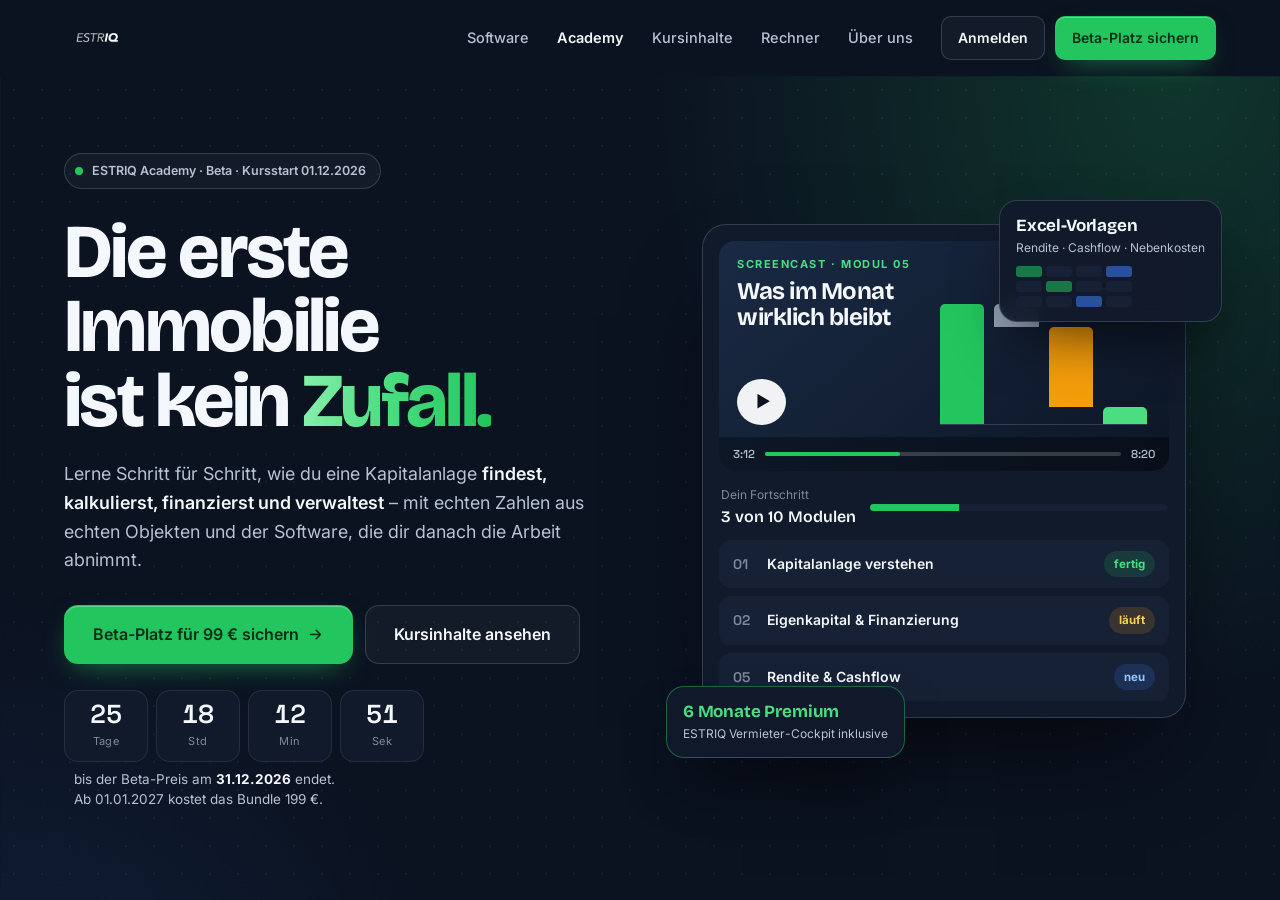
==== commit 8219eefe: "Academy: Dashboard-Grafiken übernommen, Farbverlauf über die ganze Seite - academy: Cockpit, Ein Mon" ====
--- a/academy/index.html
+++ b/academy/index.html
@@ -579,10 +579,6 @@
   .h1{font-size:36px}
   .cockpit .ck-tile.big .ck-num{font-size:24px}
 }
-@media(max-width:600px){
-  .ac-chip-a{display:none}
-  .ac-chip-b{position:relative;left:auto;bottom:auto;margin-top:12px;display:block}
-}
 @media(prefers-reduced-motion:reduce){
   #landing *,#landing *:before,#landing *:after{animation:none!important;transition:none!important}
   .rv,.up,.ktoast,.pcard{opacity:1!important;transform:none!important}
@@ -748,7 +744,37 @@
   .ac-video{height:200px}
   .ac-vtitle{font-size:20px}
 }
+@media(max-width:600px){
+  .ac-chip-a{display:none}
+  .ac-chip-b{position:relative;left:auto;bottom:auto;margin-top:12px;display:block}
+}
 @media(prefers-reduced-motion:reduce){.ac-wf i,.ac-wf2 i{transition:none;transform:none}}
+
+/* ---------- Durchgehender Farbverlauf über die ganze Seite ---------- */
+#landing main{position:relative;isolation:isolate}
+.eq-flow{position:absolute;inset:0;z-index:-1;pointer-events:none;overflow:hidden;
+  background:
+    radial-gradient(60vw 900px at 92% 0%,rgba(34,197,94,.20),transparent 70%),
+    radial-gradient(55vw 900px at 0% 9%,rgba(59,130,246,.15),transparent 70%),
+    radial-gradient(50vw 1000px at 100% 20%,rgba(34,197,94,.10),transparent 70%),
+    radial-gradient(55vw 1000px at 0% 32%,rgba(59,130,246,.11),transparent 70%),
+    radial-gradient(50vw 1000px at 100% 45%,rgba(34,197,94,.10),transparent 70%),
+    radial-gradient(55vw 1000px at 0% 58%,rgba(59,130,246,.11),transparent 70%),
+    radial-gradient(50vw 1000px at 100% 71%,rgba(34,197,94,.10),transparent 70%),
+    radial-gradient(55vw 1000px at 0% 84%,rgba(59,130,246,.10),transparent 70%),
+    radial-gradient(70vw 900px at 50% 100%,rgba(34,197,94,.14),transparent 70%)}
+.eq-flow:after{content:"";position:absolute;inset:0;
+  background-image:radial-gradient(rgba(148,163,184,.10) 1px,transparent 1px);background-size:28px 28px;
+  -webkit-mask-image:linear-gradient(180deg,#000 0,rgba(0,0,0,.35) 18%,rgba(0,0,0,.15) 60%,rgba(0,0,0,.3) 100%);
+          mask-image:linear-gradient(180deg,#000 0,rgba(0,0,0,.35) 18%,rgba(0,0,0,.15) 60%,rgba(0,0,0,.3) 100%)}
+.hero-bg .glow,.hero-bg .glow2,.hero-bg .dots{display:none}
+.final:before{opacity:.6}
+.trust{background:rgba(11,18,32,.35)}
+
+/* ---------- Cockpit aus der Landing im Abschnitt Kurs + Software ---------- */
+.ac-cockpit .cockpit{transition:transform 1.4s var(--ease)}
+.ac-cockpit.in .cockpit{transform:rotateY(-5deg) rotateX(2deg)}
+.ac-split .ac-cockpit{padding:30px 10px 50px}
 
 </style>
 </head>
@@ -776,6 +802,7 @@
 </header>
 
 <main id="top">
+<div class="eq-flow" aria-hidden="true"></div>
 
 <!-- ============================ HELD ============================ -->
 <section class="hero" id="hero">
@@ -893,40 +920,6 @@
       <div class="ac-mrow rv"><span class="n">08</span><div><b>Vermietung und Mieterauswahl</b><small>Inserat, Auswahl, Vertrag und Übergabe</small></div><em>ab 25.01.</em></div>
       <div class="ac-mrow rv"><span class="n">09</span><div><b>Verwaltung und Optimierung</b><small>Mieten, Nebenkosten und Rücklagen im Griff – mit ESTRIQ</small></div><em>ab 31.01.</em></div>
       <div class="ac-mrow rv"><span class="n">10</span><div><b>Portfolio weiterentwickeln</b><small>Das nächste Objekt, Sanierung, Anschlussfinanzierung</small></div><em>ab 31.01.</em></div>
-    </div>
-  </div>
-</section>
-
-<!-- ============================ KURS + SOFTWARE ============================ -->
-<section class="sec" id="software">
-  <div class="lwrap ac-split">
-    <div class="rv">
-      <div class="leb">Learn · Invest · Manage</div>
-      <h2 class="h2">Gelernt wird mit den Werkzeugen, mit denen du danach arbeitest.</h2>
-      <p class="lead">Jede Lektion endet mit einem Knopf in den passenden ESTRIQ-Rechner – mit den Zahlen aus der Lektion. Und wenn du ein echtes Objekt prüfst, schlägt dir die App die passende Lektion vor.</p>
-      <div class="gr-pr">
-        <div class="gr-p"><span class="ic"><svg viewBox="0 0 24 24" fill="none" stroke="currentColor" stroke-width="2" stroke-linecap="round" stroke-linejoin="round"><path d="M4 19.5V5a2 2 0 0 1 2-2h12v18H6"/></svg></span><div><b>Learn</b><span>Kurs und Wissensartikel in der App, ein Login für alles.</span></div></div>
-        <div class="gr-p"><span class="ic"><svg viewBox="0 0 24 24" fill="none" stroke="currentColor" stroke-width="2" stroke-linecap="round" stroke-linejoin="round"><circle cx="11" cy="11" r="7"/><path d="M21 21l-4.3-4.3"/></svg></span><div><b>Invest</b><span>Projekte anlegen, Stresstest, Bewertung von Rot bis Grün.</span></div></div>
-        <div class="gr-p"><span class="ic"><svg viewBox="0 0 24 24" fill="none" stroke="currentColor" stroke-width="2" stroke-linecap="round" stroke-linejoin="round"><path d="M3 17l6-6 4 4 7-7"/></svg></span><div><b>Manage</b><span>Mieten, Kredite und Cashflow jeden Monat im Blick.</span></div></div>
-      </div>
-    </div>
-    <div class="ac-app rv d1" aria-hidden="true">
-      <div class="ac-appbar"><i></i><i></i><i></i><span>estriq.com · Tools · Projekt „Wohnung Syke“</span></div>
-      <div class="ac-appin">
-        <div class="ac-apl">
-          <small>Projekt · in Prüfung</small>
-          <b class="ac-apt">Wohnung Syke</b>
-          <div class="ac-apcard"><small>Cashflow nach Plan</small><b class="neg">− 158 € / Monat</b>
-            <div class="ac-skala"><i></i></div><small>Gesamtbewertung: noch im roten Bereich</small></div>
-          <div class="ac-apk"><div><small>Rendite</small><b>5,25 %</b></div><div><small>Faktor</small><b>19,0</b></div><div><small>Eigenkapital</small><b>60.000 €</b></div></div>
-        </div>
-        <div class="ac-apr">
-          <small class="ac-blau">Passt zu diesem Projekt</small>
-          <b>Modul 05 · Lektion 2</b>
-          <div class="ac-mini">▶</div>
-          <span>Was im Monat wirklich bleibt – und welche drei Hebel aus Rot Grün machen.</span>
-        </div>
-      </div>
     </div>
   </div>
 </section>
@@ -973,6 +966,278 @@
   </div>
 </section>
 
+<!-- ============================ KURS + SOFTWARE ============================ -->
+<section class="sec" id="software">
+  <div class="lwrap ac-split">
+    <div class="rv">
+      <div class="leb">Learn · Invest · Manage</div>
+      <h2 class="h2">Gelernt wird mit den Werkzeugen, mit denen du danach arbeitest.</h2>
+      <p class="lead">Jede Lektion endet mit einem Knopf in den passenden ESTRIQ-Rechner – mit den Zahlen aus der Lektion. Und wenn du ein echtes Objekt prüfst, schlägt dir die App die passende Lektion vor.</p>
+      <div class="gr-pr">
+        <div class="gr-p"><span class="ic"><svg viewBox="0 0 24 24" fill="none" stroke="currentColor" stroke-width="2" stroke-linecap="round" stroke-linejoin="round"><path d="M4 19.5V5a2 2 0 0 1 2-2h12v18H6"/></svg></span><div><b>Learn</b><span>Kurs und Wissensartikel in der App, ein Login für alles.</span></div></div>
+        <div class="gr-p"><span class="ic"><svg viewBox="0 0 24 24" fill="none" stroke="currentColor" stroke-width="2" stroke-linecap="round" stroke-linejoin="round"><circle cx="11" cy="11" r="7"/><path d="M21 21l-4.3-4.3"/></svg></span><div><b>Invest</b><span>Projekte anlegen, Stresstest, Bewertung von Rot bis Grün.</span></div></div>
+        <div class="gr-p"><span class="ic"><svg viewBox="0 0 24 24" fill="none" stroke="currentColor" stroke-width="2" stroke-linecap="round" stroke-linejoin="round"><path d="M3 17l6-6 4 4 7-7"/></svg></span><div><b>Manage</b><span>Mieten, Kredite und Cashflow jeden Monat im Blick.</span></div></div>
+      </div>
+    </div>
+<div class="hero-vis ac-cockpit rv d1" aria-hidden="true">
+      <div class="stage">
+        <div class="cockpit" id="cockpit">
+          <div class="ck-top"><i></i><i></i><i></i><span class="ck-url">estriq.com</span><span class="ck-pill">August 2026</span></div>
+          <div class="ck-body">
+            <aside class="ck-rail">
+              <i class="on"><svg viewBox="0 0 24 24" fill="none" stroke="currentColor" stroke-width="2" stroke-linecap="round" stroke-linejoin="round"><path d="M3 11l9-7 9 7v9a1 1 0 0 1-1 1H4a1 1 0 0 1-1-1z"/></svg></i>
+              <i><svg viewBox="0 0 24 24" fill="none" stroke="currentColor" stroke-width="2" stroke-linecap="round" stroke-linejoin="round"><path d="M3 21h18M5 21V9l7-5 7 5v12"/><path d="M10 21v-6h4v6"/></svg></i>
+              <i><svg viewBox="0 0 24 24" fill="none" stroke="currentColor" stroke-width="2" stroke-linecap="round" stroke-linejoin="round"><rect x="2" y="6" width="20" height="13" rx="2.5"/><path d="M2 10.5h20"/><path d="M6 15h3"/></svg></i>
+              <i><svg viewBox="0 0 24 24" fill="none" stroke="currentColor" stroke-width="2" stroke-linecap="round" stroke-linejoin="round"><rect x="4" y="2" width="16" height="20" rx="2.5"/><path d="M8 6h8M8 11h2M12 11h2M8 15h2M12 15h2M16 11v4"/></svg></i>
+              <i><svg viewBox="0 0 24 24" fill="none" stroke="currentColor" stroke-width="2" stroke-linecap="round" stroke-linejoin="round"><circle cx="12" cy="12" r="3"/><path d="M12 2v3M12 19v3M2 12h3M19 12h3M4.9 4.9l2.1 2.1M17 17l2.1 2.1M4.9 19.1L7 17M17 7l2.1-2.1"/></svg></i>
+            </aside>
+            <div class="ck-main">
+              <div class="ck-head">
+                <div><span class="ck-eb">Portfolio</span><b>Übersicht</b><small>3 Objekte · 7 Einheiten</small></div>
+              </div>
+              <div class="ck-grid">
+                <div class="ck-tile big">
+                  <span class="ck-lab">Einnahmen / Monat</span>
+                  <b class="ck-num" data-count="8326" data-suffix=" €">0 €</b>
+                  <small>6 von 7 Einheiten vermietet</small>
+                  <svg class="spark" viewBox="0 0 120 40" preserveAspectRatio="none">
+                    <defs><linearGradient id="sg" x1="0" y1="0" x2="0" y2="1"><stop offset="0" stop-color="#4ADE80" stop-opacity=".35"/><stop offset="1" stop-color="#4ADE80" stop-opacity="0"/></linearGradient></defs>
+                    <path class="a" d="M0,30 L15,27 L30,28 L45,22 L60,23 L75,17 L90,15 L105,10 L120,8 L120,40 L0,40 Z"/>
+                    <path class="l" d="M0,30 L15,27 L30,28 L45,22 L60,23 L75,17 L90,15 L105,10 L120,8"/>
+                  </svg>
+                </div>
+                <div class="ck-tile"><span class="ck-lab">Cashflow</span><b class="ck-num green" data-count="1766" data-suffix=" €">0 €</b><small>nach Rate &amp; Kosten</small></div>
+                <div class="ck-tile"><span class="ck-lab">Restschuld</span><b class="ck-num" data-count="939883" data-suffix=" €">0 €</b><small>34 % entschuldet</small></div>
+                <div class="ck-tile"><span class="ck-lab">Bruttorendite Ø</span><b class="ck-num">5,9 %</b><small>3 Objekte</small></div>
+                <div class="ck-tile"><span class="ck-lab">Offene Mieten</span><b class="ck-num amber">1</b><small>Dachgeschoss · 650 €</small></div>
+              </div>
+              <div class="ck-list">
+                <div class="ck-row"><span class="ic"><svg viewBox="0 0 24 24" fill="none" stroke="currentColor" stroke-width="2.2" stroke-linecap="round" stroke-linejoin="round"><path d="M3 21h18M5 21V9l7-5 7 5v12"/></svg></span><span class="nm">Bergstraße 12<small>5 Einheiten · 4 vermietet</small></span><b>4.180 €</b></div>
+                <div class="ck-row"><span class="ic"><svg viewBox="0 0 24 24" fill="none" stroke="currentColor" stroke-width="2.2" stroke-linecap="round" stroke-linejoin="round"><path d="M3 11l9-7 9 7v9a1 1 0 0 1-1 1H4a1 1 0 0 1-1-1z"/></svg></span><span class="nm">Parkallee 8<small>1 Einheit · vermietet</small></span><b>2.940 €</b></div>
+                <div class="ck-row"><span class="ic"><svg viewBox="0 0 24 24" fill="none" stroke="currentColor" stroke-width="2.2" stroke-linecap="round" stroke-linejoin="round"><path d="M3 11l9-7 9 7v9a1 1 0 0 1-1 1H4a1 1 0 0 1-1-1z"/></svg></span><span class="nm">Seestraße 4<small>1 Einheit · vermietet</small></span><b>1.206 €</b></div>
+              </div>
+            </div>
+          </div>
+        </div>
+        <div class="ktoast t1">
+          <span class="tk"><svg viewBox="0 0 24 24" fill="none" stroke="currentColor" stroke-width="2.6" stroke-linecap="round" stroke-linejoin="round"><path d="M20 6L9 17l-5-5"/></svg></span>
+          <span>Miete eingegangen<small>EG links · Familie Müller · 830 €</small></span>
+        </div>
+        <div class="ktoast t2">
+          <span class="tk bl"><svg viewBox="0 0 24 24" fill="none" stroke="currentColor" stroke-width="2.2" stroke-linecap="round" stroke-linejoin="round"><path d="M3 17l6-6 4 4 7-7"/><path d="M15 8h5v5"/></svg></span>
+          <span>Restschuld gesunken<small>−4.760 € getilgt im August</small></span>
+        </div>
+      </div>
+    </div>
+  </div>
+</section>
+
+<!-- ============================ EIN MONAT (aus der Landing) ============================ -->
+<section class="sec" id="monat">
+  <div class="lwrap">
+    <div class="sec-h rv">
+      <div class="leb">Nach dem Kauf</div>
+      <h2 class="h2">Ein Monat als Vermieter – mit ESTRIQ.</h2>
+      <p class="lead">Vier Momente nach deinem ersten Kauf – und wie sie aussehen, wenn die Zahlen von selbst stimmen. Alles mit den 6 Monaten Premium aus dem Bundle.</p>
+    </div>
+
+    <div class="ltl" id="ltl">
+      <div class="ltl-rail" aria-hidden="true"><i id="tlFill"></i></div>
+
+      <!-- Tag 1 -->
+      <div class="st">
+        <div class="st-date">01<small>Aug</small></div>
+        <div class="st-tx">
+          <h3>Zahltag. ESTRIQ fragt nach.</h3>
+          <p>Du öffnest die App – und ESTRIQ legt dir die Mieten vor, die heute fällig sind. Objekt für Objekt,
+            mit Mieter und Sollbetrag. Ein Tipp pro Wohnung, fertig. Was offen bleibt, bleibt sichtbar.</p>
+          <span class="st-kpi"><svg viewBox="0 0 24 24" fill="none" stroke="currentColor" stroke-width="2.6" stroke-linecap="round" stroke-linejoin="round"><path d="M20 6L9 17l-5-5"/></svg>Mietkontrolle beim Anmelden</span>
+        </div>
+        <div class="st-vis">
+          <div class="pcard">
+            <div class="ui-h"><div><span>Mietkontrolle · August</span><b>Sind diese Mieten da?</b></div><span class="pill">Bergstraße 12</span></div>
+            <div class="ui-list">
+              <div class="ui-row" data-tick><span class="chk"><svg viewBox="0 0 24 24" fill="none" stroke="currentColor" stroke-width="3.2" stroke-linecap="round" stroke-linejoin="round"><path d="M20 6L9 17l-5-5"/></svg></span><span class="nm">EG links<small>Familie Müller</small></span><b>830 €</b></div>
+              <div class="ui-row" data-tick><span class="chk"><svg viewBox="0 0 24 24" fill="none" stroke="currentColor" stroke-width="3.2" stroke-linecap="round" stroke-linejoin="round"><path d="M20 6L9 17l-5-5"/></svg></span><span class="nm">EG rechts<small>H. Petersen</small></span><b>795 €</b></div>
+              <div class="ui-row" data-tick><span class="chk"><svg viewBox="0 0 24 24" fill="none" stroke="currentColor" stroke-width="3.2" stroke-linecap="round" stroke-linejoin="round"><path d="M20 6L9 17l-5-5"/></svg></span><span class="nm">1. OG rechts<small>M. Schneider</small></span><b>905 €</b></div>
+              <div class="ui-row offen"><span class="chk"><svg viewBox="0 0 24 24" fill="none" stroke="currentColor" stroke-width="3.2" stroke-linecap="round" stroke-linejoin="round"><path d="M20 6L9 17l-5-5"/></svg></span><span class="nm">Dachgeschoss<small>K. Weber</small></span><b>650 €</b><span class="stt">offen</span></div>
+            </div>
+            <div class="ui-foot"><span>Eingegangen im August</span><b>3.180 € von 3.830 €</b></div>
+          </div>
+        </div>
+      </div>
+
+      <!-- Tag 3 -->
+      <div class="st">
+        <div class="st-date">03<small>Aug</small></div>
+        <div class="st-tx">
+          <h3>Die Rate ist abgebucht. Der Cashflow steht.</h3>
+          <p>Miete minus Kreditrate minus Bewirtschaftung: ESTRIQ rechnet den ehrlichen Cashflow – nicht die Kaltmiete,
+            die dir mal jemand versprochen hat. Fürs ganze Portfolio und für jedes Objekt einzeln.</p>
+          <span class="st-kpi"><svg viewBox="0 0 24 24" fill="none" stroke="currentColor" stroke-width="2.6" stroke-linecap="round" stroke-linejoin="round"><path d="M20 6L9 17l-5-5"/></svg>Cashflow nach Rate &amp; Kosten</span>
+        </div>
+        <div class="st-vis">
+          <div class="pcard">
+            <div class="ui-h"><div><span>Cashflow · August</span><b>Was am Monatsende bleibt</b></div><span class="pill gr">Portfolio</span></div>
+            <div class="wf">
+              <div><i class="bar plus" style="--h:100%"></i><span class="lb">Mieten</span><span class="vl">8.326 €</span></div>
+              <div><i class="bar minus" style="--h:65%"></i><span class="lb">Kreditraten</span><span class="vl neg">−5.412 €</span></div>
+              <div><i class="bar minus2" style="--h:14%"></i><span class="lb">Kosten</span><span class="vl neg">−1.148 €</span></div>
+              <div><i class="bar rest" style="--h:21%"></i><span class="lb">Cashflow</span><span class="vl pos">+1.766 €</span></div>
+            </div>
+          </div>
+        </div>
+      </div>
+
+      <!-- Tag 15 -->
+      <div class="st">
+        <div class="st-date">15<small>Aug</small></div>
+        <div class="st-tx">
+          <h3>Zwischendurch ein Blick aufs Handy.</h3>
+          <p>Im Café, vor dem Banktermin, auf der Baustelle: Einnahmen, Auslastung, Rendite – jedes Objekt in einer Karte.
+            Farben sagen dir sofort, wo es läuft und wo nicht. ESTRIQ liegt als App auf deinem Home-Bildschirm.</p>
+          <span class="st-kpi"><svg viewBox="0 0 24 24" fill="none" stroke="currentColor" stroke-width="2.6" stroke-linecap="round" stroke-linejoin="round"><path d="M20 6L9 17l-5-5"/></svg>Rendite je Objekt</span>
+        </div>
+        <div class="st-vis">
+          <div class="pcard" style="background:transparent;border:none;box-shadow:none;padding:0">
+            <div class="phone">
+              <div class="notch"></div>
+              <div class="scr">
+                <div class="ui-h"><div><span>Portfolio</span><b>Übersicht</b></div><span class="pill">Aug</span></div>
+                <div class="ui-big" data-count="8326" data-suffix=" €">0 €<small>Einnahmen im Monat · 6/7 vermietet</small></div>
+                <div class="ui-list" style="margin-top:14px">
+                  <div class="ob"><div class="t"><span>Bergstraße 12</span><b>4.180 €</b></div><div class="u"><span>4/5</span><span class="ui-bar"><i style="--w:80%"></i></span><span class="pill gr">6,1 %</span></div></div>
+                  <div class="ob"><div class="t"><span>Parkallee 8</span><b>2.940 €</b></div><div class="u"><span>1/1</span><span class="ui-bar"><i style="--w:100%"></i></span><span class="pill gr">5,4 %</span></div></div>
+                  <div class="ob"><div class="t"><span>Seestraße 4</span><b>1.206 €</b></div><div class="u"><span>1/1</span><span class="ui-bar"><i style="--w:100%"></i></span><span class="pill gr">6,6 %</span></div></div>
+                </div>
+              </div>
+            </div>
+          </div>
+        </div>
+      </div>
+
+      <!-- Tag 30 -->
+      <div class="st">
+        <div class="st-date">30<small>Aug</small></div>
+        <div class="st-tx">
+          <h3>Monatsabschluss. Dein Vermögen ist gewachsen.</h3>
+          <p>Cashflow plus Tilgung: ESTRIQ zeigt dir, wie viel Vermögen du in diesem Monat aufgebaut hast – und wie weit du
+            bei jedem Kredit schon bist. Die Zahl, wegen der du überhaupt vermietest.</p>
+          <span class="st-kpi"><svg viewBox="0 0 24 24" fill="none" stroke="currentColor" stroke-width="2.6" stroke-linecap="round" stroke-linejoin="round"><path d="M20 6L9 17l-5-5"/></svg>Tilgung &amp; Restschuld</span>
+        </div>
+        <div class="st-vis">
+          <div class="pcard">
+            <div class="ui-h"><div><span>Monatsabschluss · August</span><b>Vermögensaufbau</b></div><span class="pill gr">+6.526 €</span></div>
+            <div class="ui-big" data-count="6526" data-suffix=" €">0 €<small>Cashflow + Tilgung in diesem Monat</small></div>
+            <div class="ui-list" style="margin-top:16px">
+              <div class="ui-row"><span class="nm">Cashflow nach Rate &amp; Kosten</span><b style="color:var(--green-2)">+1.766 €</b></div>
+              <div class="ui-row"><span class="nm">Getilgt im August</span><b style="color:var(--green-2)">+4.760 €</b></div>
+              <div class="ui-row"><span class="nm">Restschuld gesamt<small>Sondertilgung im Dezember geplant: 10.000 €</small></span><b>939.883 €</b></div>
+            </div>
+            <div class="ui-foot"><span>Entschuldet</span><span class="ui-bar" style="margin:0 12px"><i style="--w:34%"></i></span><b>34 %</b></div>
+          </div>
+        </div>
+      </div>
+    </div>
+  </div>
+</section>
+
+<!-- ============================ FUNKTIONEN (aus der Landing) ============================ -->
+<section class="sec" id="funktionen">
+  <div class="lwrap">
+    <div class="sec-h rv">
+      <div class="leb">6 Monate Premium inklusive</div>
+      <h2 class="h2">Gebaut für Vermieter, die es genau wissen wollen.</h2>
+      <p class="lead">Kein Baukasten, keine Funktionen fürs Prospekt. Jede Ansicht ist an einem echten Bestand entstanden und wird dort jeden Monat benutzt.</p>
+    </div>
+    <div class="bento">
+
+      <article class="bc bc-7 rv">
+        <div>
+          <h3>Jedes Objekt einzeln durchleuchtet.</h3>
+          <p>Bruttorendite, Cashflow nach Kreditrate, eingesetztes Kapital, Auslastung – pro Objekt, pro Monat. Du siehst auf einen Blick, welches Haus dich trägt und welches dich nur beschäftigt.</p>
+        </div>
+        <div class="vis">
+          <div class="ui-h"><div><span>Vermietung</span><b>Bergstraße 12</b></div><span class="pill">5 Einheiten · Baujahr 1994</span></div>
+          <div class="ui-kv">
+            <div><b class="gr">6,11 %</b><small>Bruttorendite</small></div>
+            <div><b class="gr">1.842 €</b><small>Cashflow nach Rate</small></div>
+            <div><b>4.180 €</b><small>Einnahmen / Monat</small></div>
+            <div><b class="bl">820.000 €</b><small>Investition</small></div>
+          </div>
+          <div class="ui-foot"><span>Vermietet</span><span class="ui-bar" style="margin:0 12px"><i style="--w:80%"></i></span><b>4 / 5</b></div>
+        </div>
+      </article>
+
+      <article class="bc bc-5 rv d1">
+        <div>
+          <h3>Der Jahresblick.</h3>
+          <p>Zwölf Monate auf einen Blick: Einnahmen, Ausreißer, Leerstand. Die Prognose fürs Jahr läuft mit.</p>
+        </div>
+        <div class="vis">
+          <div class="ui-h"><div><span>Einnahmen 2026</span><b>Jahresprognose</b></div><span class="pill gr">99.912 €</span></div>
+          <div class="jahr" aria-hidden="true">
+            <i style="--h:72%"></i><i style="--h:72%"></i><i style="--h:74%"></i><i style="--h:74%"></i><i style="--h:78%"></i><i style="--h:82%"></i>
+            <i style="--h:86%"></i><i style="--h:88%"></i><i class="lo" style="--h:60%"></i><i class="lo" style="--h:60%"></i><i class="lo" style="--h:62%"></i><i class="lo" style="--h:62%"></i>
+          </div>
+          <div class="jahr-m"><span>J</span><span>F</span><span>M</span><span>A</span><span>M</span><span>J</span><span>J</span><span>A</span><span>S</span><span>O</span><span>N</span><span>D</span></div>
+        </div>
+      </article>
+
+      <article class="bc bc-4 rv">
+        <div>
+          <h3>Erklärt statt nur angezeigt.</h3>
+          <p>Hinter jeder Kennzahl steckt ein „i“: was sie bedeutet, wie sie gerechnet wird, was ein guter Wert ist.</p>
+        </div>
+        <div class="vis">
+          <div class="ui-h"><div><span>Kennzahl</span><b>Bruttomietrendite</b></div></div>
+          <div class="formel">(Jahreskaltmiete ÷ Investition) × 100</div>
+          <div class="merke">Unter 4 % wird positiver Cashflow schwierig. Ab 6 % wird es interessant.</div>
+        </div>
+      </article>
+
+      <article class="bc bc-4 rv d1">
+        <div>
+          <h3>Vom Apartment bis zum Mehrfamilienhaus.</h3>
+          <p>Alle Mietobjekte in einem Portfolio – statt in drei Tabellen.</p>
+        </div>
+        <div class="vis arten">
+          <div class="art"><span class="ic a"><svg viewBox="0 0 24 24" fill="none" stroke="currentColor" stroke-width="2.2" stroke-linecap="round" stroke-linejoin="round"><path d="M3 11l9-7 9 7v9a1 1 0 0 1-1 1H4a1 1 0 0 1-1-1z"/><path d="M10 21v-6h4v6"/></svg></span><span class="nm">Eigentumswohnung<small>Einzelne Wohnung mit einem Mieter</small></span></div>
+          <div class="art"><span class="ic b"><svg viewBox="0 0 24 24" fill="none" stroke="currentColor" stroke-width="2.2" stroke-linecap="round" stroke-linejoin="round"><path d="M3 21h18M5 21V4a1 1 0 0 1 1-1h12a1 1 0 0 1 1 1v17"/><path d="M9 7h2M13 7h2M9 11h2M13 11h2M9 15h2M13 15h2"/></svg></span><span class="nm">Mehrfamilienhaus<small>Mehrere Einheiten unter einem Dach</small></span></div>
+          <div class="art"><span class="ic c"><svg viewBox="0 0 24 24" fill="none" stroke="currentColor" stroke-width="2.2" stroke-linecap="round" stroke-linejoin="round"><path d="M4 9l1.5-5h13L20 9M4 9h16M5 9v11h14V9"/><path d="M9.5 20v-6h5v6"/></svg></span><span class="nm">Gewerbeeinheit<small>Laden, Büro oder Praxis</small></span></div>
+        </div>
+      </article>
+
+      <article class="bc bc-4 rv d2">
+        <div>
+          <h3>Elf Rechner. Acht Themen.</h3>
+          <p>Vom Kaufpreisfaktor bis zur Sondertilgung – die Werkzeuge, die du vor dem nächsten Kauf brauchst. Inklusive.</p>
+        </div>
+        <div class="vis chips">
+          <span>Rendite</span><span>Kredit</span><span>Zinseszins</span><span>Sondertilgung</span><span>Kaufnebenkosten</span>
+          <span>Cashflow</span><span>Mieterhöhung</span><span>Kaufpreisfaktor</span><span class="mehr">+ 3 weitere</span>
+        </div>
+      </article>
+
+      <article class="bc bc-12 rv">
+        <div>
+          <h3>Tipps, die du am selben Tag umsetzen kannst.</h3>
+          <p>ESTRIQ schaut in deine Zahlen und schlägt vor, was sich lohnt: eine fehlende Rücklage, eine Sondertilgung, eine Belegung, die noch nicht eingetragen ist. Jeder Tipp bringt einen kleinen Assistenten mit – ein paar Fragen, und es ist erledigt.</p>
+        </div>
+        <div class="vis">
+          <div class="tipp">
+            <div class="th"><svg viewBox="0 0 24 24" fill="none" stroke="currentColor" stroke-width="2.2" stroke-linecap="round" stroke-linejoin="round"><path d="M9 18h6M10 21h4M8 14a6 6 0 1 1 8 0c-1 1-1.5 2-1.5 4h-5c0-2-.5-3-1.5-4z"/></svg>Verbesserungstipp</div>
+            <b>Für die Bergstraße 12 ist noch keine Instandhaltungsrücklage hinterlegt.</b>
+            <p>Mit einer Rücklage rechnet ESTRIQ deinen Cashflow realistischer – und du bist beim nächsten Dach nicht überrascht.</p>
+            <span class="tb">Assistent starten <svg viewBox="0 0 24 24" fill="none" stroke="currentColor" stroke-width="2.4" stroke-linecap="round" stroke-linejoin="round"><path d="M5 12h14M13 6l6 6-6 6"/></svg></span>
+          </div>
+        </div>
+      </article>
+
+    </div>
+  </div>
+</section>
+
 <!-- ============================ MENSCH ============================ -->
 <section class="sec" id="mensch">
   <div class="lwrap">
@@ -1186,6 +1451,48 @@
     rvIO.unobserve(e.target);
   }), { threshold: .12, rootMargin: "0px 0px -6% 0px" });
   $$(".rv", lp).forEach(el => rvIO.observe(el));
+
+
+  /* ---------- Grafiken aus der Landing: Zahlen, Monats-Stationen, Zeitstrahl ---------- */
+  const fmt = n => n.toLocaleString("de-DE");
+  function zaehlen(el) {
+    if (el.dataset.fertig) return;
+    el.dataset.fertig = "1";
+    const ziel = parseInt(el.dataset.count, 10), suffix = el.dataset.suffix || "";
+    const kleiner = el.querySelector("small");
+    const setzen = txt => { if (kleiner) { el.firstChild.nodeValue = txt; } else { el.textContent = txt; } };
+    if (ruhig) { setzen(fmt(ziel) + suffix); return; }
+    const dauer = 1500, t0 = performance.now();
+    const tick = t => { const p = Math.min(1, (t - t0) / dauer), e = 1 - Math.pow(1 - p, 3); setzen(fmt(Math.round(ziel * e)) + suffix); if (p < 1) requestAnimationFrame(tick); };
+    requestAnimationFrame(tick);
+  }
+  const zIO = new IntersectionObserver(es => es.forEach(e => {
+    if (!e.isIntersecting) return;
+    $$("[data-count]", e.target).forEach(zaehlen);
+    zIO.unobserve(e.target);
+  }), { threshold: .2 });
+  $$(".ac-cockpit, .bento .bc", lp).forEach(el => zIO.observe(el));
+  const stIO = new IntersectionObserver(es => es.forEach(e => {
+    if (!e.isIntersecting) return;
+    const st = e.target;
+    st.classList.add("on");
+    $$(".ui-row[data-tick]", st).forEach((r, i) => setTimeout(() => r.classList.add("done"), 500 + i * 420));
+    $$("[data-count]", st).forEach(el => setTimeout(() => zaehlen(el), 250));
+    stIO.unobserve(st);
+  }), { threshold: .35 });
+  $$(".st", lp).forEach(el => stIO.observe(el));
+  const tl = $("#ltl"), tlFill = $("#tlFill");
+  if (tl && tlFill) {
+    let warten = false;
+    const anpassen = () => {
+      warten = false;
+      const r = tl.getBoundingClientRect(), vh = window.innerHeight;
+      const p = Math.max(0, Math.min(1, (vh * .62 - r.top) / r.height));
+      tlFill.style.height = (p * 100).toFixed(1) + "%";
+    };
+    lp.addEventListener("scroll", () => { if (!warten) { warten = true; requestAnimationFrame(anpassen); } }, { passive: true });
+    anpassen();
+  }
 
   /* ---------- Countdown bis 31.12.2026, 23:59:59 (Berlin) – echte Frist ---------- */
   const ENDE = new Date("2026-12-31T23:59:59+01:00").getTime();
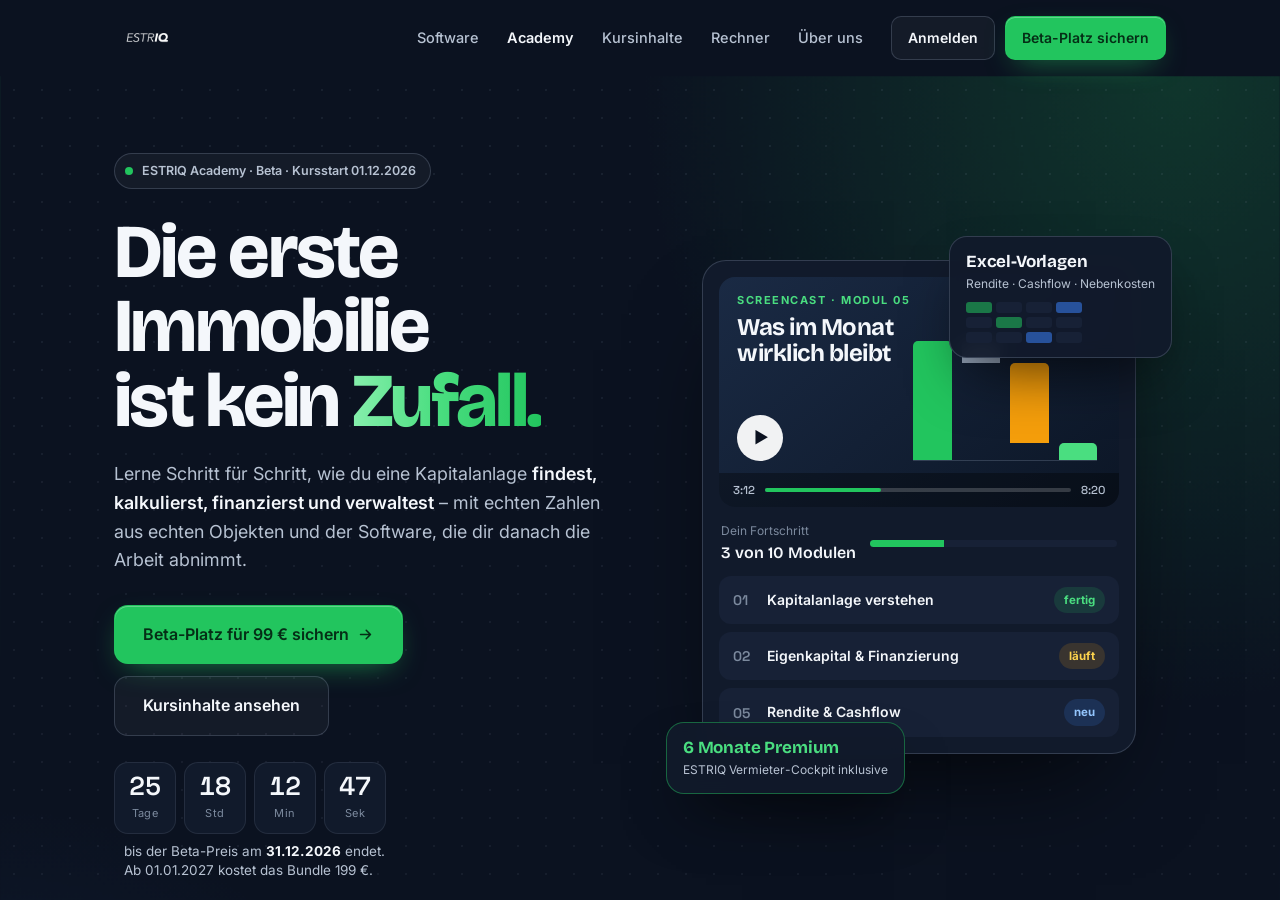
==== commit 2d009e1f: "Rechner: Objekt-Check und Finanzierungsrahmen (/rechner und /academy) - rechner/rechner.js + rechner" ====
--- a/academy/index.html
+++ b/academy/index.html
@@ -17,7 +17,9 @@
 <link rel="preconnect" href="https://fonts.googleapis.com">
 <link rel="preconnect" href="https://fonts.gstatic.com" crossorigin>
 <link href="https://fonts.googleapis.com/css2?family=Bricolage+Grotesque:opsz,wght@12..96,500..800&family=Space+Grotesk:wght@400;500;600;700&family=Inter:wght@400;500;600;700&display=swap" rel="stylesheet">
+<link rel="stylesheet" href="../rechner/rechner.css">
 <style>
+*,*:before,*:after{box-sizing:border-box}
 /* =====================================================================
    ESTRIQ Landing (in index.html integriert) · Corporate Design (dunkel)
    Tinte #0B1220 · Fläche #111A2B · Grün #22C55E · Blau #3B82F6 · Amber #F59E0B
@@ -776,6 +778,15 @@
 .ac-cockpit.in .cockpit{transform:rotateY(-5deg) rotateX(2deg)}
 .ac-split .ac-cockpit{padding:30px 10px 50px}
 
+/* ---------- Rechner-Abschnitt ---------- */
+.ac-wide{max-width:1320px}
+.ac-rcta{display:grid;grid-template-columns:1.3fr 1fr;gap:24px;align-items:center;margin-top:22px;padding:22px 24px;border-radius:22px;
+  background:linear-gradient(135deg,rgba(34,197,94,.12),rgba(59,130,246,.08));border:1px solid rgba(34,197,94,.35)}
+.ac-rcta b{display:block;font:700 19px var(--font-d);margin-bottom:4px}
+.ac-rcta span{font-size:14px;color:var(--tx-1);line-height:1.55}
+.ac-rcta .ac-wl{margin-top:0}
+@media(max-width:820px){.ac-rcta{grid-template-columns:1fr}}
+
 </style>
 </head>
 <body>
@@ -924,44 +935,28 @@
   </div>
 </section>
 
-<!-- ============================ RECHNER ============================ -->
+<!-- ============================ RECHNER (rechner/rechner.js) ============================ -->
 <section class="sec" id="rechner">
-  <div class="lwrap">
+  <div class="lwrap ac-wide">
     <div class="sec-h center rv">
-      <div class="leb">Kostenloser Rechner</div>
-      <h2 class="h2">Lohnt sich diese Immobilie wirklich?</h2>
-      <p class="lead">Trag ein Objekt ein, das dich interessiert. Das Ergebnis erscheint sofort – ohne Anmeldung.</p>
-    </div>
-    <div class="ac-calc rv">
-      <form class="ac-cin" id="acRechner" novalidate>
-        <label><span>Kaufpreis</span><div class="ac-in"><input inputmode="numeric" data-r="kp" value="240.000"><em>€</em></div></label>
-        <label><span>Kaltmiete im Monat</span><div class="ac-in"><input inputmode="numeric" data-r="miete" value="1.050"><em>€</em></div></label>
-        <label><span>Eigenkapital</span><div class="ac-in"><input inputmode="numeric" data-r="ek" value="60.000"><em>€</em></div></label>
-        <label><span>Bundesland</span><div class="ac-in"><select data-r="land"></select></div></label>
-        <label><span>Zins</span><div class="ac-in"><input inputmode="decimal" data-r="zins" value="3,8"><em>%</em></div></label>
-        <label><span>Tilgung</span><div class="ac-in"><input inputmode="decimal" data-r="tilg" value="2"><em>%</em></div></label>
-        <label><span>Makler</span><div class="ac-in"><input inputmode="decimal" data-r="makler" value="3,57"><em>%</em></div></label>
-        <label><span>Kosten und Rücklage</span><div class="ac-in"><input inputmode="decimal" data-r="kosten" value="20"><em>% der Miete</em></div></label>
+      <div class="leb">Kostenlos · ohne Anmeldung</div>
+      <h2 class="h2">Zwei Profi-Rechner. Ein Vorgeschmack auf ESTRIQ.</h2>
+      <p class="lead">Prüfe ein Objekt mit Ampel, Stresstest und 10-Jahres-Prognose – oder finde heraus, welcher Kaufpreis zu deinem Haushalt passt. Mit konkreten Empfehlungen aus deinen Zahlen.</p>
+    </div>
+    <div data-estriq-rechner></div>
+    <div class="ac-rcta rv">
+      <div>
+        <b>Deine Auswertung als PDF – plus Excel-Vorlage</b>
+        <span>Wir schicken dir dein Ergebnis und die Vorlage per E-Mail. In ESTRIQ Premium speicherst du Objekte als Projekt, vergleichst sie und siehst Lage und Vergleichsmiete.</span>
+      </div>
+      <form class="wl ac-wl" data-notiz="Rechner" novalidate>
+        <div class="fld">
+          <svg viewBox="0 0 24 24" fill="none" stroke="currentColor" stroke-width="1.8" stroke-linecap="round" stroke-linejoin="round"><rect x="3" y="5" width="18" height="14" rx="2.5"/><path d="M3 7l9 6 9-6"/></svg>
+          <input type="email" name="email" placeholder="deine@e-mail.de" autocomplete="email" inputmode="email" aria-label="E-Mail-Adresse">
+        </div>
+        <button class="btn btn-p" type="submit">Auswertung anfordern</button>
+        <div class="wl-msg" aria-live="polite"></div>
       </form>
-      <div class="ac-cout" aria-live="polite">
-        <small>Was im Monat bleibt</small>
-        <div class="ac-big" id="rcCf">–</div>
-        <small>nach Kreditrate, nicht umlagefähigen Kosten und Rücklage</small>
-        <div class="ac-wf2" id="rcWf"><div><i></i><span>Miete</span></div><div><i></i><span>Kosten</span></div><div><i></i><span>Rate</span></div><div><i></i><span>Bleibt</span></div></div>
-        <div class="ac-kv"><span>Bruttomietrendite</span><b id="rcRendite">–</b></div>
-        <div class="ac-kv"><span>Kaufpreisfaktor</span><b id="rcFaktor">–</b></div>
-        <div class="ac-kv"><span>Kaufnebenkosten</span><b id="rcNk">–</b></div>
-        <div class="ac-kv"><span>Darlehen · Rate im Monat</span><b id="rcRate">–</b></div>
-        <form class="wl ac-wl" data-notiz="Rechner" novalidate>
-          <div class="fld">
-            <svg viewBox="0 0 24 24" fill="none" stroke="currentColor" stroke-width="1.8" stroke-linecap="round" stroke-linejoin="round"><rect x="3" y="5" width="18" height="14" rx="2.5"/><path d="M3 7l9 6 9-6"/></svg>
-            <input type="email" name="email" placeholder="deine@e-mail.de" autocomplete="email" inputmode="email" aria-label="E-Mail-Adresse">
-          </div>
-          <button class="btn btn-p" type="submit">Auswertung + Vorlage anfordern</button>
-          <div class="wl-msg" aria-live="polite"></div>
-        </form>
-        <p class="ac-fein">Vereinfachte Rechnung mit Annahmen (Grunderwerbsteuer Stand 2026, Notar und Grundbuch 2 %). Keine Anlage- oder Finanzierungsberatung.</p>
-      </div>
     </div>
   </div>
 </section>
@@ -1407,6 +1402,7 @@
   </div>
 </div>
 
+<script src="../rechner/rechner.js"></script>
 <script>
 (function () {
   "use strict";
--- a/rechner/rechner.css
+++ b/rechner/rechner.css
@@ -0,0 +1,144 @@
+/* =====================================================================
+   ESTRIQ · Kostenlose Rechner – baut auf den Landing-Variablen auf
+   Alle Klassen mit Vorsilbe rc-.
+   ===================================================================== */
+[data-estriq-rechner]{--rc-g:#22C55E;--rc-y:#F59E0B;--rc-r:#F43F5E;--rc-p:var(--ink-2,#111A2B);--rc-p2:var(--ink-3,#172136);
+  font-family:var(--font-b);color:var(--tx-0)}
+[data-estriq-rechner] .hide{display:none!important}
+.rc-tabs{display:grid;grid-template-columns:1fr 1fr;gap:10px;max-width:760px;margin:0 auto 22px;padding:6px;border-radius:20px;background:rgba(17,26,43,.7);border:1px solid var(--line)}
+.rc-tabs button{appearance:none;border:0;cursor:pointer;text-align:left;padding:14px 18px;border-radius:15px;background:transparent;color:var(--tx-1);font-family:inherit;min-height:56px;transition:background .2s}
+.rc-tabs button b{display:block;font:700 17px/1.2 var(--font-d);letter-spacing:-.01em;color:var(--tx-0)}
+.rc-tabs button small{font-size:12.5px;color:var(--tx-2)}
+.rc-tabs button.on{background:linear-gradient(180deg,rgba(34,197,94,.18),rgba(34,197,94,.06));box-shadow:inset 0 0 0 1px rgba(34,197,94,.45)}
+.rc-tabs button:focus-visible{outline:2px solid var(--green-2);outline-offset:2px}
+.rc-body{display:grid;grid-template-columns:minmax(300px,380px) minmax(0,1fr);gap:18px;align-items:start}
+.rc-form{position:sticky;top:calc(var(--navh,76px) + 12px);background:rgba(17,26,43,.82);backdrop-filter:blur(10px);border:1px solid var(--line);border-radius:22px;padding:18px;max-height:calc(100vh - var(--navh,76px) - 30px);overflow:auto}
+.rc-grp{border:0;margin:0 0 14px;padding:0;min-width:0}
+.rc-grp legend{font:700 11px var(--font-b);letter-spacing:.14em;text-transform:uppercase;color:var(--green-2);margin-bottom:10px;padding:0}
+.rc-grid{display:grid;gap:12px;grid-template-columns:minmax(0,1fr)}
+.rc-f{min-width:0}
+.rc-f{display:block}
+.rc-l{display:block;font-size:12.5px;color:var(--tx-1);margin-bottom:5px}
+.rc-in{display:flex;align-items:center;gap:6px;background:var(--ink-1,#0B1220);border:1px solid var(--line-2);border-radius:11px;min-height:46px;padding:0 12px}
+.rc-in:focus-within{border-color:var(--green);box-shadow:0 0 0 3px rgba(34,197,94,.15)}
+.rc-in input,.rc-in select{flex:1;min-width:0;background:none;border:0;outline:0;color:var(--tx-0);font:600 16px var(--font-n);font-variant-numeric:tabular-nums;padding:0}
+.rc-in select{font:500 15px var(--font-b);appearance:none;-webkit-appearance:none;cursor:pointer}
+.rc-in select option{color:#0B1220}
+.rc-in em{font-style:normal;font-size:12px;color:var(--tx-2);white-space:nowrap}
+.rc-sl{width:100%;margin:8px 0 0;height:4px;-webkit-appearance:none;appearance:none;background:var(--rc-p2);border-radius:3px;outline:0}
+.rc-sl::-webkit-slider-thumb{-webkit-appearance:none;width:18px;height:18px;border-radius:50%;background:var(--green);border:3px solid var(--ink-1,#0B1220);box-shadow:0 0 0 1px var(--green);cursor:pointer}
+.rc-sl::-moz-range-thumb{width:14px;height:14px;border-radius:50%;background:var(--green);border:3px solid var(--ink-1,#0B1220);cursor:pointer}
+.rc-profi{border-top:1px solid var(--line);margin-top:6px;padding-top:12px}
+.rc-profi summary{cursor:pointer;list-style:none;display:flex;align-items:center;justify-content:space-between;gap:10px;min-height:44px;font-weight:600;font-size:14.5px}
+.rc-profi summary::-webkit-details-marker{display:none}
+.rc-profi summary small{font-size:12px;color:var(--tx-2);font-weight:400}
+.rc-profi summary:after{content:"+";font:600 20px var(--font-n);color:var(--green-2)}
+.rc-profi[open] summary:after{content:"–"}
+.rc-profi[open] summary{margin-bottom:10px}
+.rc-out{display:grid;gap:14px;min-width:0}
+.rc-head{display:flex;align-items:center;gap:22px;padding:22px;border-radius:22px;background:linear-gradient(135deg,rgba(17,26,43,.95),rgba(23,33,54,.85));border:1px solid var(--line-2)}
+.rc-ring{position:relative;width:118px;height:118px;flex:0 0 auto}
+.rc-ring svg{width:100%;height:100%;transform:rotate(-90deg)}
+.rc-ring circle{fill:none;stroke-width:10}
+.rc-ring .bg{stroke:rgba(148,163,184,.14)}
+.rc-ring .fg{stroke-linecap:round;transition:stroke-dashoffset .6s var(--ease,ease)}
+.rc-ring.rc-g .fg{stroke:var(--rc-g)}.rc-ring.rc-y .fg{stroke:var(--rc-y)}.rc-ring.rc-r .fg{stroke:var(--rc-r)}
+.rc-ring>div{position:absolute;inset:0;display:grid;place-content:center;text-align:center}
+.rc-ring b{font:600 34px/1 var(--font-n)}
+.rc-ring span{font-size:11px;color:var(--tx-2)}
+.rc-hl{min-width:0}
+.rc-tag{display:inline-flex;align-items:center;gap:8px;font:700 11.5px var(--font-b);letter-spacing:.1em;text-transform:uppercase;padding:6px 12px;border-radius:99px}
+.rc-tag i{width:8px;height:8px;border-radius:50%;background:currentColor;box-shadow:0 0 10px currentColor}
+.rc-tag.rc-g{color:var(--green-2);background:rgba(34,197,94,.12)}.rc-tag.rc-y{color:var(--amber-2);background:rgba(245,158,11,.12)}.rc-tag.rc-r{color:#FDA4AF;background:rgba(244,63,94,.12)}
+.rc-big{font:600 clamp(36px,4.4vw,52px)/1.05 var(--font-n);letter-spacing:-.03em;margin:10px 0 4px;font-variant-numeric:tabular-nums}
+.rc-big small{font:500 15px var(--font-b);color:var(--tx-2);letter-spacing:0}
+.rc-big.pos{color:var(--green-2)}.rc-big.neg{color:var(--rc-r)}
+.rc-hl p{font-size:13.5px;color:var(--tx-1)}
+.rc-kpis{display:grid;grid-template-columns:repeat(4,minmax(0,1fr));gap:10px}
+.rc-kpis.rc-k3{grid-template-columns:repeat(3,minmax(0,1fr))}
+.rc-kpi{background:rgba(17,26,43,.85);border:1px solid var(--line);border-radius:16px;padding:13px 14px;min-width:0}
+.rc-kpi span{display:block;font-size:11.5px;color:var(--tx-2);line-height:1.3}
+.rc-kpi b{display:block;font:600 19px/1.2 var(--font-n);margin:5px 0 3px;font-variant-numeric:tabular-nums;white-space:nowrap;overflow:hidden;text-overflow:ellipsis}
+.rc-kpi small{display:block;font-size:11.5px;color:var(--tx-1);line-height:1.35}
+.rc-kpi.pos b{color:var(--green-2)}.rc-kpi.neg b{color:var(--rc-r)}
+.rc-panel{background:rgba(17,26,43,.85);border:1px solid var(--line);border-radius:20px;padding:18px;min-width:0}
+.rc-ph{display:flex;align-items:baseline;justify-content:space-between;gap:12px;margin-bottom:12px;flex-wrap:wrap}
+.rc-ph h4{font:700 17px var(--font-d);letter-spacing:-.01em;margin:0}
+.rc-ph span{font-size:12px;color:var(--tx-2)}
+.rc-two{display:grid;grid-template-columns:1fr 1fr;gap:14px}
+.rc-scroll{overflow-x:auto;-webkit-overflow-scrolling:touch;margin:0 -4px;padding:0 4px}
+.rc-svg{width:100%;height:auto;display:block;overflow:visible}
+.rc-svg .ax{stroke:rgba(148,163,184,.35);stroke-width:1}
+.rc-svg .con{stroke:rgba(148,163,184,.35);stroke-dasharray:3 3}
+.rc-svg .gr{stroke:rgba(148,163,184,.10)}
+.rc-svg .vl{font:600 11px var(--font-n);fill:var(--tx-0);text-anchor:middle}
+.rc-svg .lb{font:500 10.5px var(--font-b);fill:var(--tx-2);text-anchor:middle}
+.rc-svg .ya{font:500 10px var(--font-n);fill:var(--tx-2);text-anchor:end}
+.rc-svg .xa{font:500 10px var(--font-n);fill:var(--tx-2);text-anchor:middle}
+.rc-svg rect.sum{filter:drop-shadow(0 0 8px rgba(74,222,128,.35))}
+.rc-svg .ar-w{fill:rgba(34,197,94,.12)}.rc-svg .ar-r{fill:rgba(244,63,94,.10)}
+.rc-svg .ln-w{fill:none;stroke:#22C55E;stroke-width:2.2}.rc-svg .ln-r{fill:none;stroke:#F43F5E;stroke-width:2;stroke-dasharray:5 4}
+.rc-svg .ln-e{fill:none;stroke:#93C5FD;stroke-width:2.6}.rc-svg .pt-e{fill:#93C5FD;stroke:var(--ink-1,#0B1220);stroke-width:2}
+.rc-leg{display:flex;flex-wrap:wrap;gap:6px 16px;font-size:12px;color:var(--tx-1);margin-top:8px}
+.rc-leg i{display:inline-block;width:14px;height:3px;border-radius:2px;vertical-align:middle;margin-right:6px}
+.rc-leg i.w{background:#22C55E}.rc-leg i.r{background:#F43F5E}.rc-leg i.e{background:#93C5FD}
+.rc-mini{display:grid;grid-template-columns:1fr 1fr;gap:10px;margin-top:12px}
+.rc-krit{display:grid;gap:8px}
+.rc-k{display:grid;grid-template-columns:12px minmax(0,1fr) auto auto;align-items:center;gap:12px;padding:11px 12px;border-radius:13px;background:rgba(11,18,32,.55);border:1px solid var(--line)}
+.rc-k>i{width:12px;height:12px;border-radius:50%}
+.rc-k.rc-g>i{background:var(--rc-g);box-shadow:0 0 10px rgba(34,197,94,.6)}.rc-k.rc-y>i{background:var(--rc-y);box-shadow:0 0 10px rgba(245,158,11,.55)}.rc-k.rc-r>i{background:var(--rc-r);box-shadow:0 0 10px rgba(244,63,94,.55)}
+.rc-k b{display:block;font-size:13.5px;font-weight:600}
+.rc-k small{display:block;font-size:11.5px;color:var(--tx-2);line-height:1.4}
+.rc-k>span{font:600 13px var(--font-n);text-align:right;white-space:nowrap}
+.rc-k em{font-style:normal;font-size:10.5px;font-weight:700;letter-spacing:.06em;text-transform:uppercase;padding:3px 8px;border-radius:99px;min-width:62px;text-align:center}
+.rc-k.rc-g em{color:var(--green-2);background:rgba(34,197,94,.12)}.rc-k.rc-y em{color:var(--amber-2);background:rgba(245,158,11,.12)}.rc-k.rc-r em{color:#FDA4AF;background:rgba(244,63,94,.12)}
+.rc-stress{display:grid;gap:8px}
+.rc-sr{display:grid;grid-template-columns:minmax(0,1.1fr) minmax(0,1fr) auto;gap:12px;align-items:center;padding:8px 0;border-bottom:1px solid var(--line)}
+.rc-sr:last-child{border-bottom:0}
+.rc-sr.basis .n b{color:var(--green-2)}
+.rc-sr .n b{display:block;font-size:13px;font-weight:600}
+.rc-sr .n small{font-size:11px;color:var(--tx-2)}
+.rc-sr .bar{position:relative;height:10px;background:rgba(148,163,184,.08);border-radius:5px}
+.rc-sr .bar i{position:absolute;top:0;bottom:0;border-radius:5px}
+.rc-sr .bar i.pos{background:linear-gradient(90deg,#15803D,#4ADE80)}.rc-sr .bar i.neg{background:linear-gradient(270deg,#9F1239,#F43F5E)}
+.rc-sr .bar u{position:absolute;left:50%;top:-3px;bottom:-3px;width:1px;background:rgba(226,232,240,.4)}
+.rc-sr .v{font:600 13.5px var(--font-n);text-align:right;white-space:nowrap}
+.rc-sr .v small{display:block;font:500 10.5px var(--font-b);color:var(--tx-2)}
+.rc-sr .v.pos{color:var(--green-2)}.rc-sr .v.neg{color:#FDA4AF}
+.rc-emp{display:grid;grid-template-columns:repeat(2,minmax(0,1fr));gap:10px}
+.rc-e{border-radius:15px;padding:14px 16px;background:rgba(11,18,32,.55);border:1px solid var(--line);border-left:3px solid}
+.rc-e.rc-g{border-left-color:var(--rc-g)}.rc-e.rc-y{border-left-color:var(--rc-y)}.rc-e.rc-r{border-left-color:var(--rc-r)}
+.rc-e h5{margin:0 0 6px;font:700 14.5px/1.35 var(--font-b);display:flex;gap:8px;align-items:baseline}
+.rc-e ul{margin:0;padding-left:18px;display:grid;gap:4px;font-size:13px;color:var(--tx-1);line-height:1.5}
+.rc-kor{padding:10px 0 4px}
+.rc-kor .track{position:relative;height:14px;border-radius:8px;background:rgba(148,163,184,.10);margin:34px 0 30px}
+.rc-kor .track i{position:absolute;top:0;bottom:0;border-radius:8px}
+.rc-kor .track i.r{background:rgba(148,163,184,.18)}.rc-kor .track i.g{background:linear-gradient(90deg,#15803D,#22C55E)}.rc-kor .track i.y{background:linear-gradient(90deg,#F59E0B,#F43F5E)}
+.rc-kor .mk{position:absolute;top:-6px;width:4px;height:26px;margin-left:-2px;border-radius:2px;background:#fff;box-shadow:0 0 12px rgba(255,255,255,.6)}
+.rc-kor .mk b{position:absolute;bottom:32px;left:50%;transform:translateX(-50%);white-space:nowrap;font:600 15px var(--font-n);background:var(--ink-1,#0B1220);border:1px solid var(--line-2);padding:4px 10px;border-radius:9px}
+.rc-kor .ek{position:absolute;top:-8px;bottom:-8px;width:0;border-left:2px dashed #93C5FD}
+.rc-kor .ek small{position:absolute;top:24px;left:6px;white-space:nowrap;font-size:11px;color:#93C5FD}
+.rc-kor .lg{display:flex;justify-content:space-between;gap:10px;flex-wrap:wrap;font-size:12px;color:var(--tx-1)}
+.rc-kor .lg i{display:inline-block;width:10px;height:10px;border-radius:3px;margin-right:6px;vertical-align:-1px}
+.rc-kor .lg i.g{background:#22C55E}.rc-kor .lg i.y{background:#F59E0B}
+.rc-zr{display:flex;align-items:flex-end;gap:10px;height:200px;padding-top:24px}
+.rc-zr div{flex:1;height:100%;display:flex;flex-direction:column;justify-content:flex-end;align-items:center;gap:6px;min-width:0}
+.rc-zr i{width:100%;border-radius:7px 7px 3px 3px;background:linear-gradient(180deg,rgba(59,130,246,.75),rgba(59,130,246,.25));display:block}
+.rc-zr div.on i{background:linear-gradient(180deg,#4ADE80,#15803D);box-shadow:0 0 16px rgba(34,197,94,.35)}
+.rc-zr .v{font:600 11px var(--font-n);color:var(--tx-0);white-space:nowrap}
+.rc-zr .l{font:500 11px var(--font-n);color:var(--tx-2);white-space:nowrap}
+.rc-zr div.on .l{color:var(--green-2)}
+.rc-fein{font-size:11.5px;color:var(--tx-2);line-height:1.55;margin-top:16px;text-align:center;max-width:860px;margin-left:auto;margin-right:auto}
+@media(max-width:1180px){.rc-kpis,.rc-kpis.rc-k3{grid-template-columns:repeat(2,minmax(0,1fr))}.rc-two,.rc-emp{grid-template-columns:1fr}}
+@media(max-width:900px){.rc-body{grid-template-columns:1fr}.rc-form{position:static;max-height:none}}
+@media(max-width:600px){
+  .rc-tabs{grid-template-columns:1fr 1fr;gap:6px;padding:5px}.rc-tabs button{padding:10px 12px}.rc-tabs button b{font-size:15px}.rc-tabs button small{display:none}
+  .rc-head{flex-direction:column;align-items:flex-start;padding:18px;gap:14px}
+  .rc-ring{width:96px;height:96px}.rc-ring b{font-size:28px}
+  .rc-k{grid-template-columns:12px minmax(0,1fr) auto;row-gap:4px}.rc-k>span{grid-column:2;text-align:left}.rc-k em{grid-column:3;grid-row:1}
+  .rc-sr{grid-template-columns:minmax(0,1fr) auto}.rc-sr .bar{grid-column:1/-1;grid-row:2}
+  .rc-panel{padding:14px}
+  .rc-mini{grid-template-columns:1fr}
+  .rc-scroll .rc-svg{min-width:560px}
+}
+@media(prefers-reduced-motion:reduce){.rc-ring .fg{transition:none}}
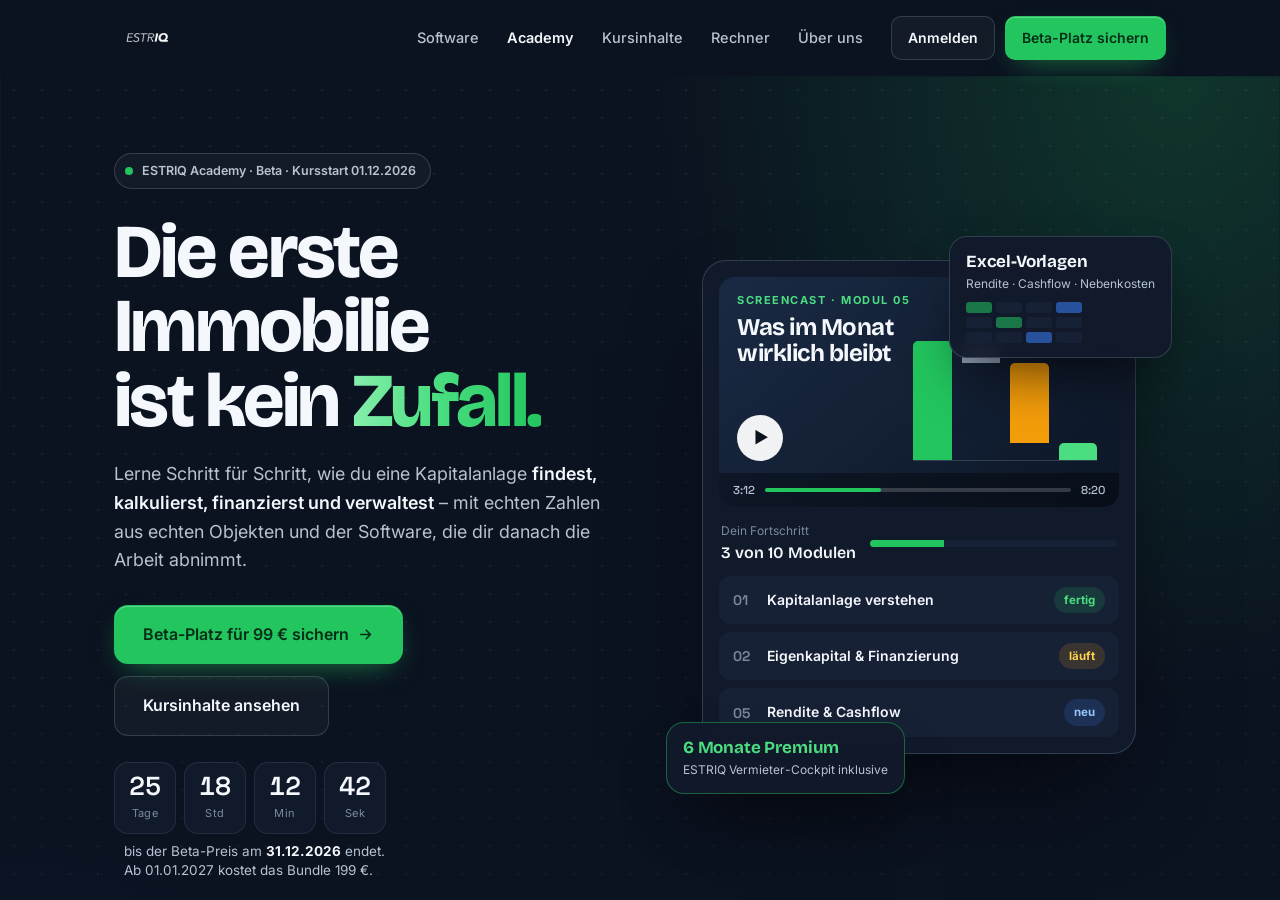
==== commit 724efe37: "Rechner: Link zur Rechnung, PDF-Druck, Anbindung Brevo-Funktion - Rechnung als Link (#r=<tab>.<base6" ====
--- a/academy/index.html
+++ b/academy/index.html
@@ -1582,6 +1582,22 @@
     if (r.status === 409 || /duplicate|unique|23505/i.test(txt)) return "schon";
     throw new Error("HTTP " + r.status);
   }
+  /* ---------- Rechner-Auswertung über Brevo (Double-Opt-in, Supabase-Funktion brevo-auswertung) ---------- */
+  async function auswertungSenden(email) {
+    try {
+      const r = await fetch(SB_URL + "/functions/v1/brevo-auswertung", {
+        method: "POST",
+        headers: { "Content-Type": "application/json", "apikey": SB_KEY, "Authorization": "Bearer " + SB_KEY },
+        body: JSON.stringify({
+          email,
+          rechner: window.__estriqTab ? window.__estriqTab() : "objekt",
+          link: window.__estriqLink ? window.__estriqLink() : "https://estriq.com/rechner/",
+          ergebnis: window.__estriqErgebnis || ""
+        })
+      });
+      return r.ok;
+    } catch (e) { return false; }   // Funktion noch nicht eingerichtet: Eintrag in der Warteliste reicht
+  }
   $$("form.wl").forEach(f => {
     f.addEventListener("submit", async e => {
       e.preventDefault();
@@ -1594,7 +1610,11 @@
         let notiz = "Academy: " + (f.dataset.notiz || "Seite");
         if (f.dataset.notiz === "Rechner" && window.__acErgebnis) notiz += " · " + window.__acErgebnis();
         const r = await eintragen(wert, notiz.slice(0, 300));
-        msg.textContent = r === "schon" ? "Du bist schon vorgemerkt – wir melden uns zum Kursstart." : "Danke! Du bist vorgemerkt. Zum Kursstart am 01.12. bekommst du deinen Zugang zum Beta-Preis.";
+        const gesendet = f.dataset.notiz === "Rechner" ? await auswertungSenden(wert) : false;
+        msg.textContent = gesendet
+          ? "Fast geschafft: Bitte bestätige deine E-Mail-Adresse. Danach schicken wir dir Auswertung und Vorlage."
+          : f.dataset.notiz === "Rechner" ? "Danke! Deine Adresse ist gespeichert – die Auswertung schicken wir dir in Kürze."
+          : (r === "schon" ? "Du bist schon vorgemerkt – wir melden uns zum Kursstart." : "Danke! Du bist vorgemerkt. Zum Kursstart am 01.12. bekommst du deinen Zugang zum Beta-Preis.");
         msg.className = "wl-msg ok";
         inp.value = "";
       } catch (err) {
--- a/rechner/rechner.css
+++ b/rechner/rechner.css
@@ -142,3 +142,22 @@
   .rc-scroll .rc-svg{min-width:560px}
 }
 @media(prefers-reduced-motion:reduce){.rc-ring .fg{transition:none}}
+
+/* ---------- Werkzeugleiste ---------- */
+.rc-tools{display:flex;flex-wrap:wrap;align-items:center;justify-content:center;gap:8px;margin:-8px auto 18px}
+.rc-tools button{appearance:none;cursor:pointer;min-height:40px;padding:0 14px;border-radius:11px;border:1px solid var(--line-2);background:rgba(17,26,43,.7);color:var(--tx-1);font:500 13px var(--font-b)}
+.rc-tools button:hover{color:var(--tx-0);border-color:rgba(34,197,94,.45)}
+.rc-hint{flex-basis:100%;text-align:center;font-size:12.5px;color:var(--green-2);min-height:16px}
+/* ---------- Druck / PDF: nur der Rechner ---------- */
+@media print{
+  @page{size:A4;margin:10mm}
+  html,body{background:#0B1220!important;-webkit-print-color-adjust:exact;print-color-adjust:exact}
+  #landing{position:static!important;overflow:visible!important}
+  #lpNav,.hero,.trust,.sec:not(#rechner),.final,.foot,.sticky,.ac-rcta,.rc-tools,.rc-tabs,.rc-form,.sec-h,.eq-flow,.lmodal{display:none!important}
+  #rechner{padding:0!important}
+  .rc-body{display:block!important}.rc-body.hide{display:none!important}
+  .rc-out{gap:8px}.rc-panel,.rc-kpi,.rc-head{break-inside:avoid}
+  .rc-two,.rc-emp{grid-template-columns:1fr 1fr}
+  .rc-kpis{grid-template-columns:repeat(4,1fr)}
+  .rc-fein{display:block!important}
+}
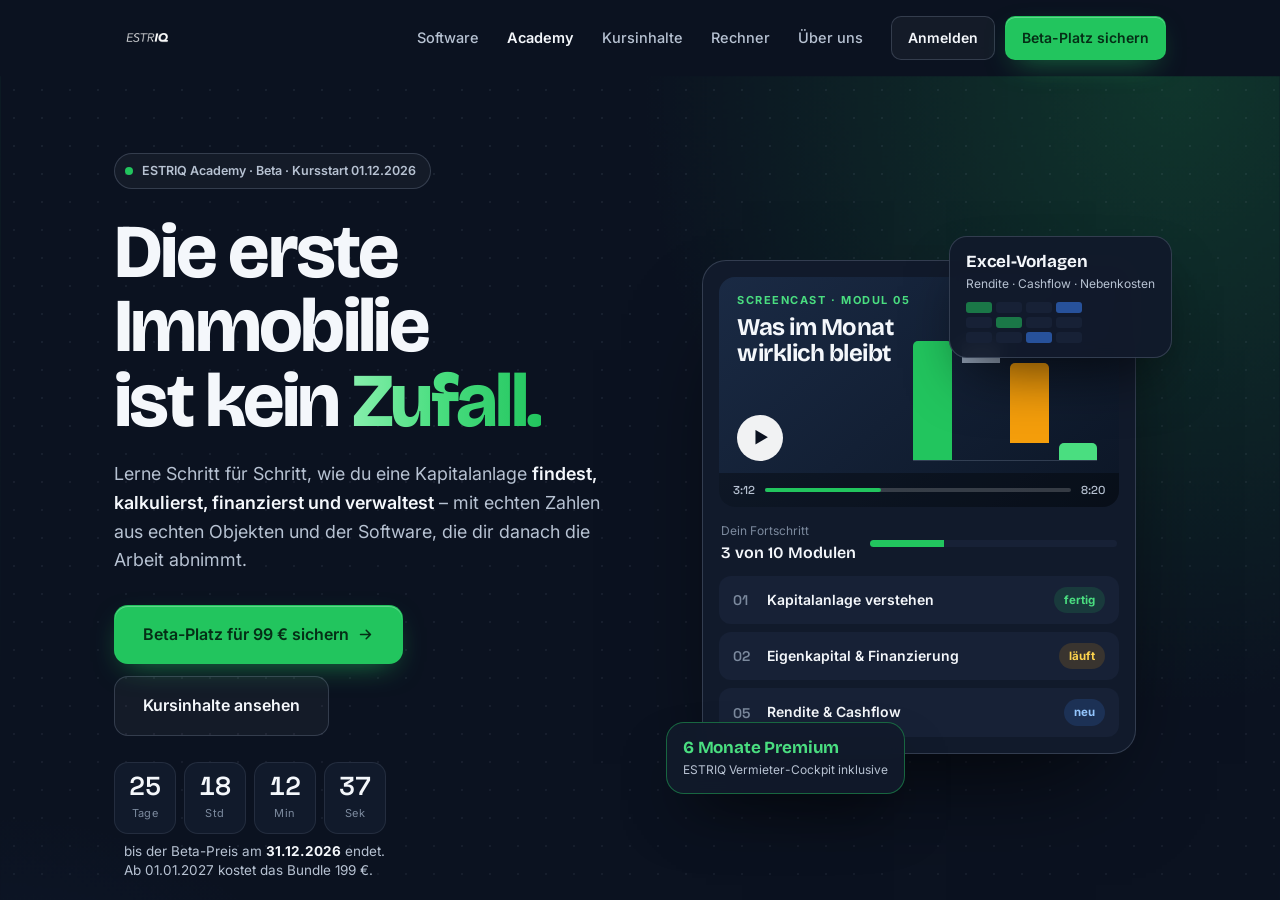
==== commit 81c9fb4d: "Rechner: Analyse-PDF zum Herunterladen, Freischaltung nach Bestätigung - rechner-pdf.js + pdf-lib (M" ====
--- a/academy/index.html
+++ b/academy/index.html
@@ -946,15 +946,15 @@
     <div data-estriq-rechner></div>
     <div class="ac-rcta rv">
       <div>
-        <b>Deine Auswertung als PDF – plus Excel-Vorlage</b>
-        <span>Wir schicken dir dein Ergebnis und die Vorlage per E-Mail. In ESTRIQ Premium speicherst du Objekte als Projekt, vergleichst sie und siehst Lage und Vergleichsmiete.</span>
+        <b>Dein Analyse-PDF – kostenlos</b>
+        <span>Bestätige einmal deine E-Mail-Adresse, dann lädst du deine Analyse als PDF herunter – mit Ampel, Stresstest, Prognose, Empfehlungen und allen Annahmen. Den Link zu deiner Rechnung bekommst du zusätzlich per Mail.</span>
       </div>
       <form class="wl ac-wl" data-notiz="Rechner" novalidate>
         <div class="fld">
           <svg viewBox="0 0 24 24" fill="none" stroke="currentColor" stroke-width="1.8" stroke-linecap="round" stroke-linejoin="round"><rect x="3" y="5" width="18" height="14" rx="2.5"/><path d="M3 7l9 6 9-6"/></svg>
           <input type="email" name="email" placeholder="deine@e-mail.de" autocomplete="email" inputmode="email" aria-label="E-Mail-Adresse">
         </div>
-        <button class="btn btn-p" type="submit">Auswertung anfordern</button>
+        <button class="btn btn-p" type="submit">Analyse-PDF freischalten</button>
         <div class="wl-msg" aria-live="polite"></div>
       </form>
     </div>
@@ -1612,7 +1612,7 @@
         const r = await eintragen(wert, notiz.slice(0, 300));
         const gesendet = f.dataset.notiz === "Rechner" ? await auswertungSenden(wert) : false;
         msg.textContent = gesendet
-          ? "Fast geschafft: Bitte bestätige deine E-Mail-Adresse. Danach schicken wir dir Auswertung und Vorlage."
+          ? "Fast geschafft: Bitte bestätige deine E-Mail-Adresse. Der Link in der Mail bringt dich zurück zu deiner Rechnung – mit Analyse-PDF zum Herunterladen."
           : f.dataset.notiz === "Rechner" ? "Danke! Deine Adresse ist gespeichert – die Auswertung schicken wir dir in Kürze."
           : (r === "schon" ? "Du bist schon vorgemerkt – wir melden uns zum Kursstart." : "Danke! Du bist vorgemerkt. Zum Kursstart am 01.12. bekommst du deinen Zugang zum Beta-Preis.");
         msg.className = "wl-msg ok";
--- a/rechner/rechner.css
+++ b/rechner/rechner.css
@@ -161,3 +161,11 @@
   .rc-kpis{grid-template-columns:repeat(4,1fr)}
   .rc-fein{display:block!important}
 }
+
+.rc-tools .rc-pdfbtn{background:linear-gradient(180deg,rgba(34,197,94,.22),rgba(34,197,94,.1));border-color:rgba(34,197,94,.55);color:var(--tx-0)}
+.rc-tools .rc-pdfbtn b{font-weight:700}
+.rc-tools button:disabled{opacity:.6;cursor:progress}
+.ac-rcta.rc-frei .rc-frei-k{display:grid;gap:10px}
+.ac-rcta.rc-frei .btn{width:100%;justify-content:center}
+.rc-blink{animation:rcBlink 1.6s ease}
+@keyframes rcBlink{0%,100%{box-shadow:none}30%{box-shadow:0 0 0 4px rgba(34,197,94,.45)}}
